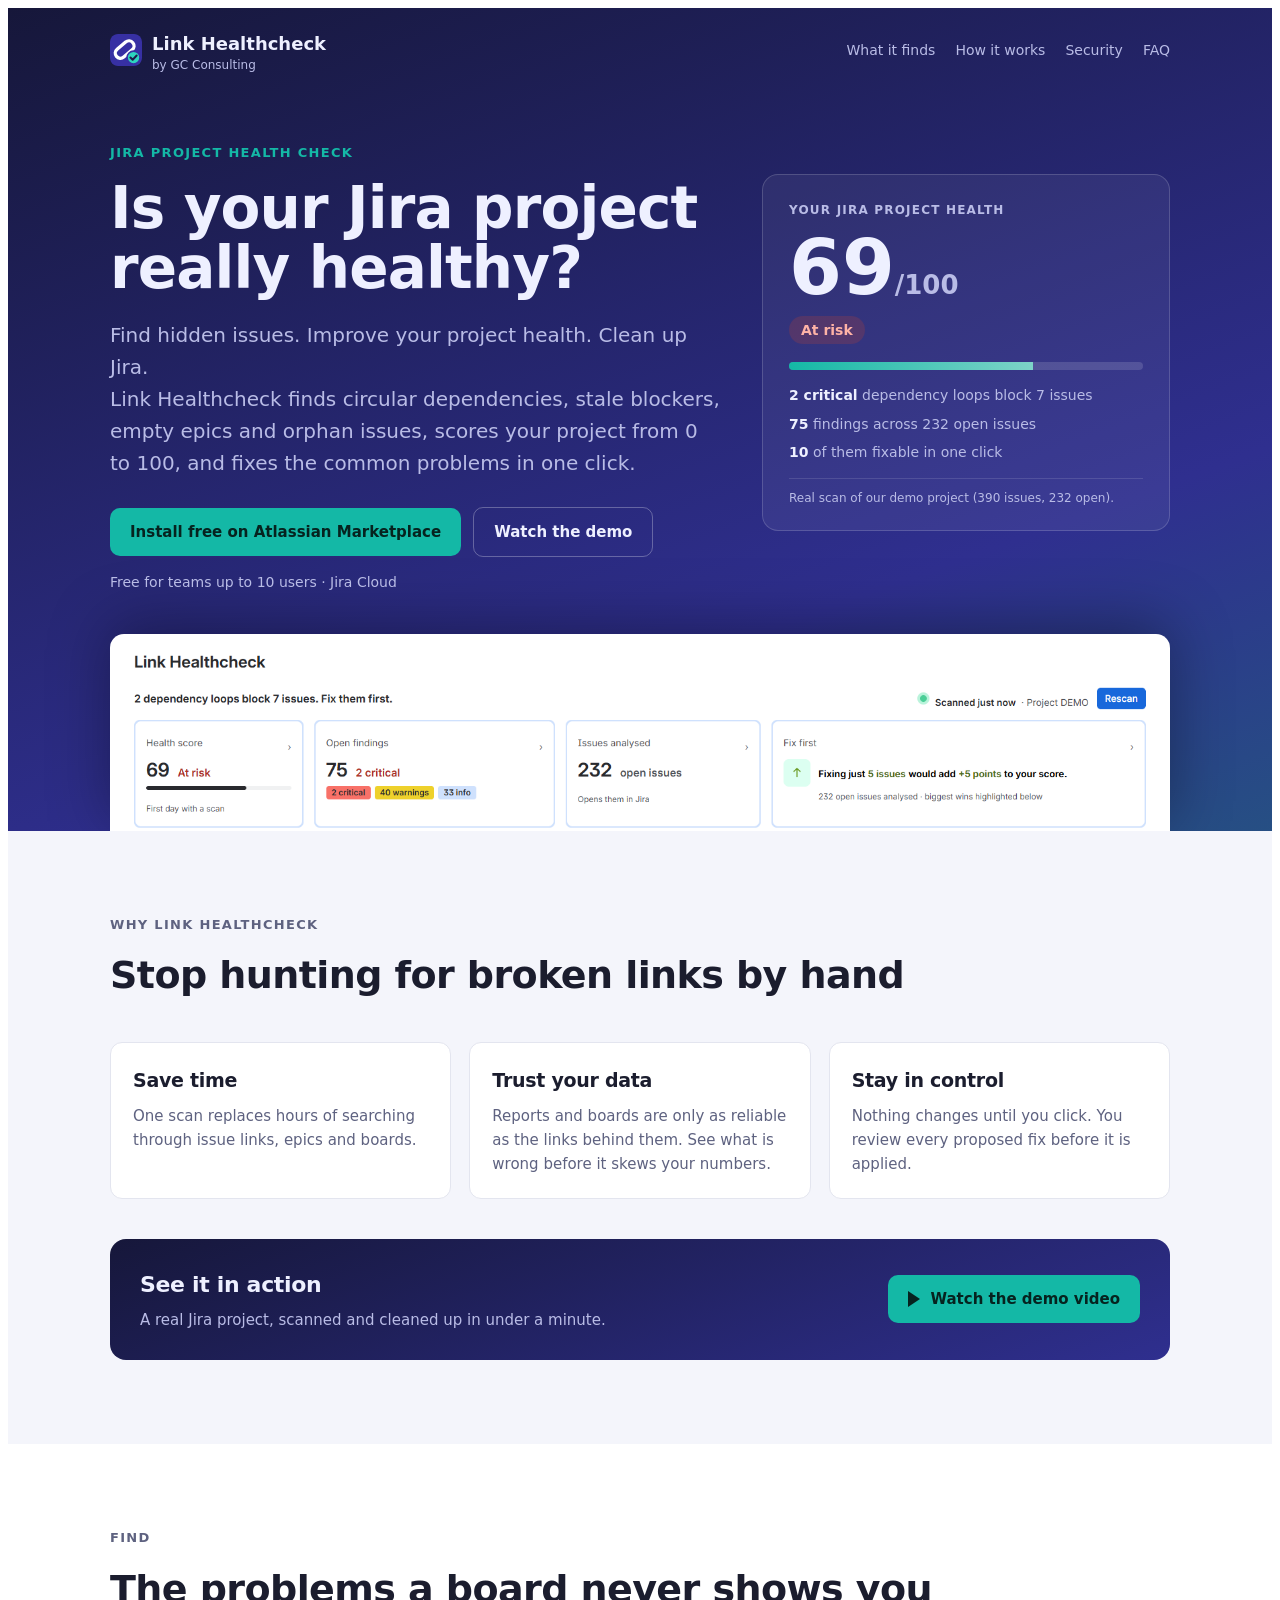
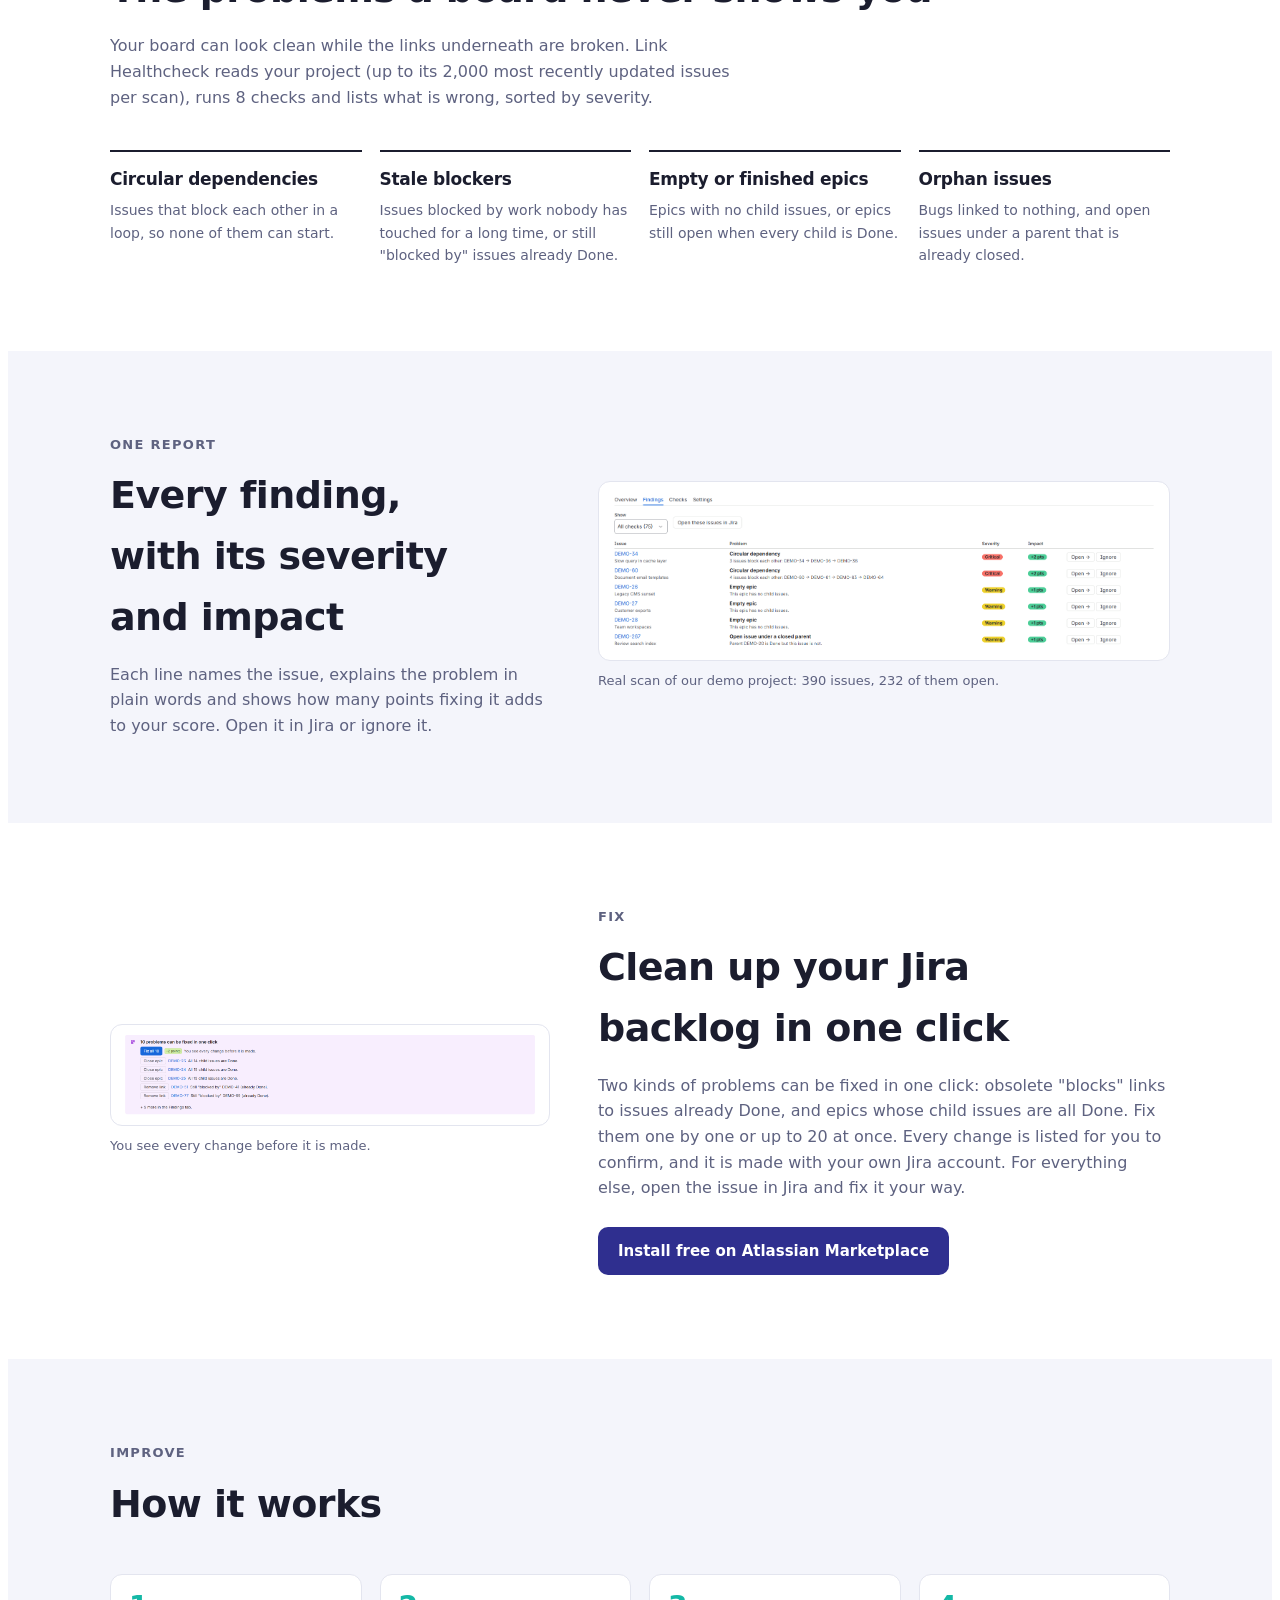
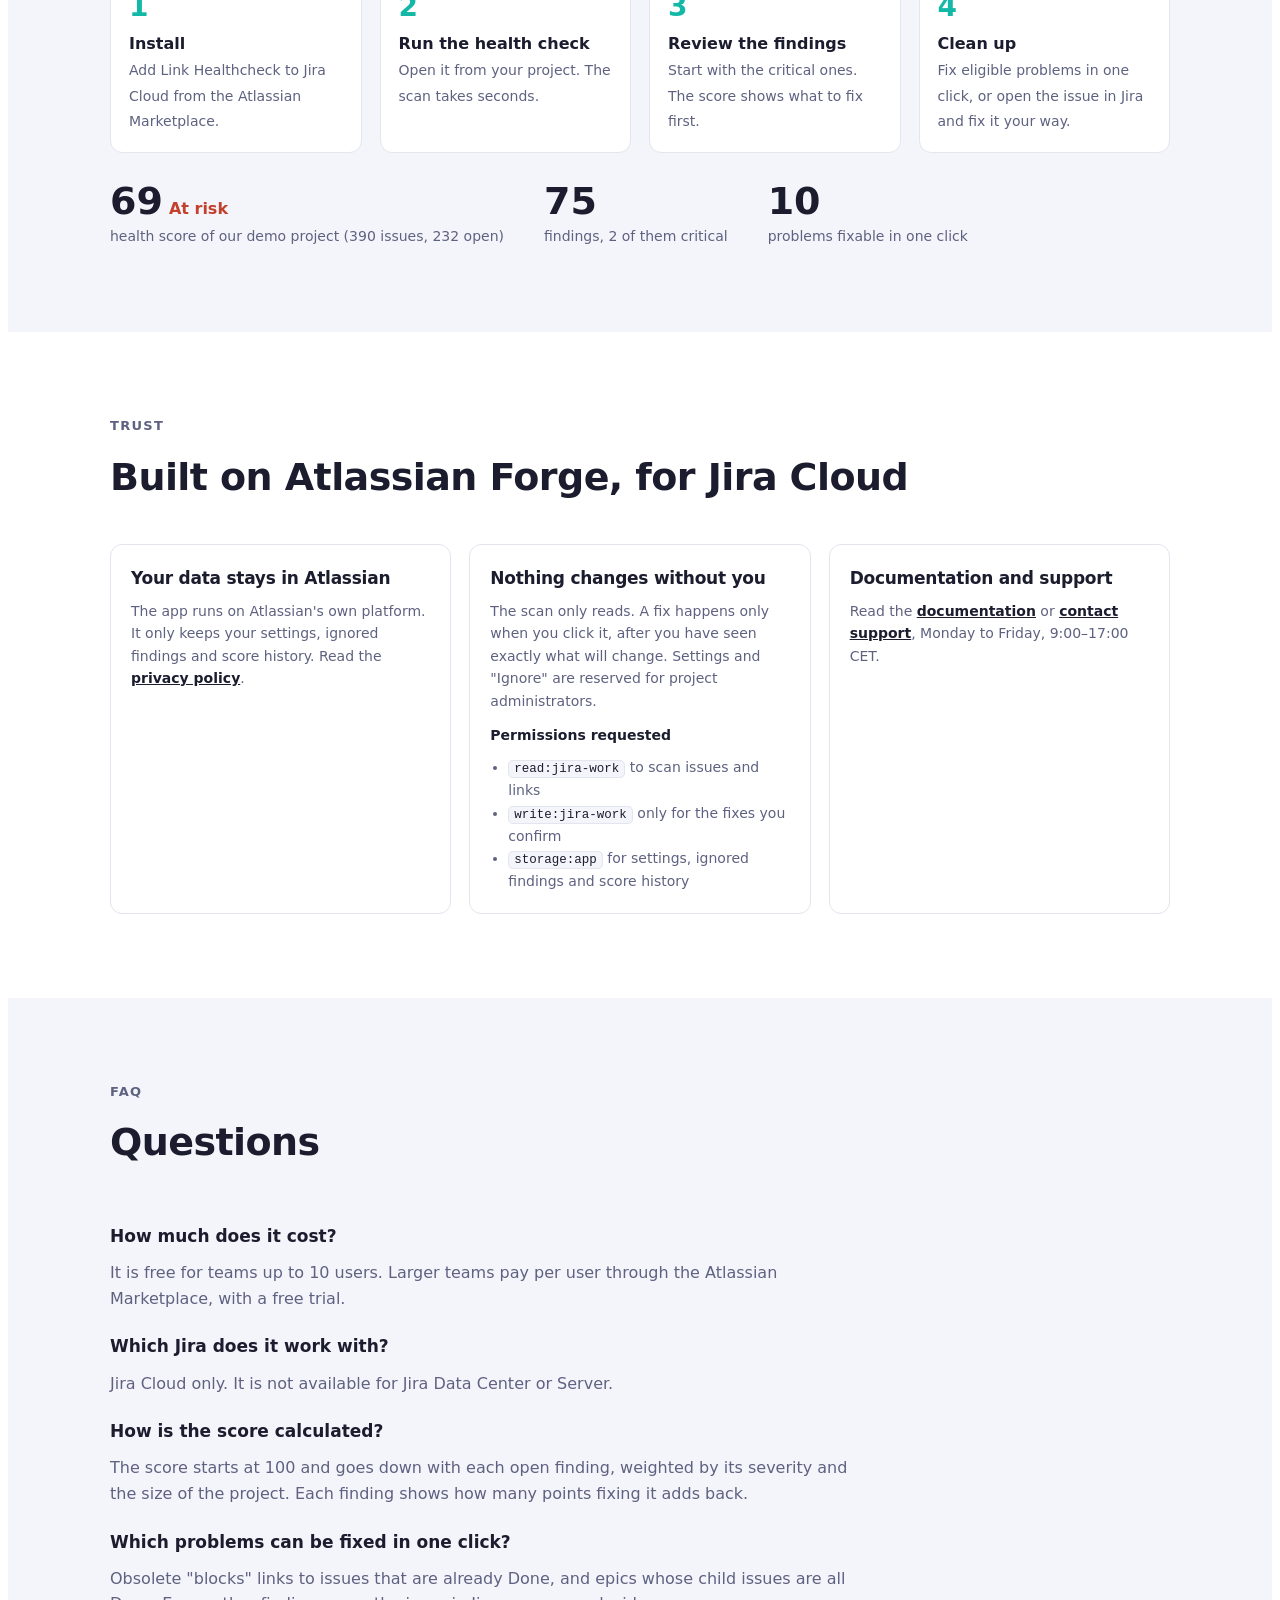
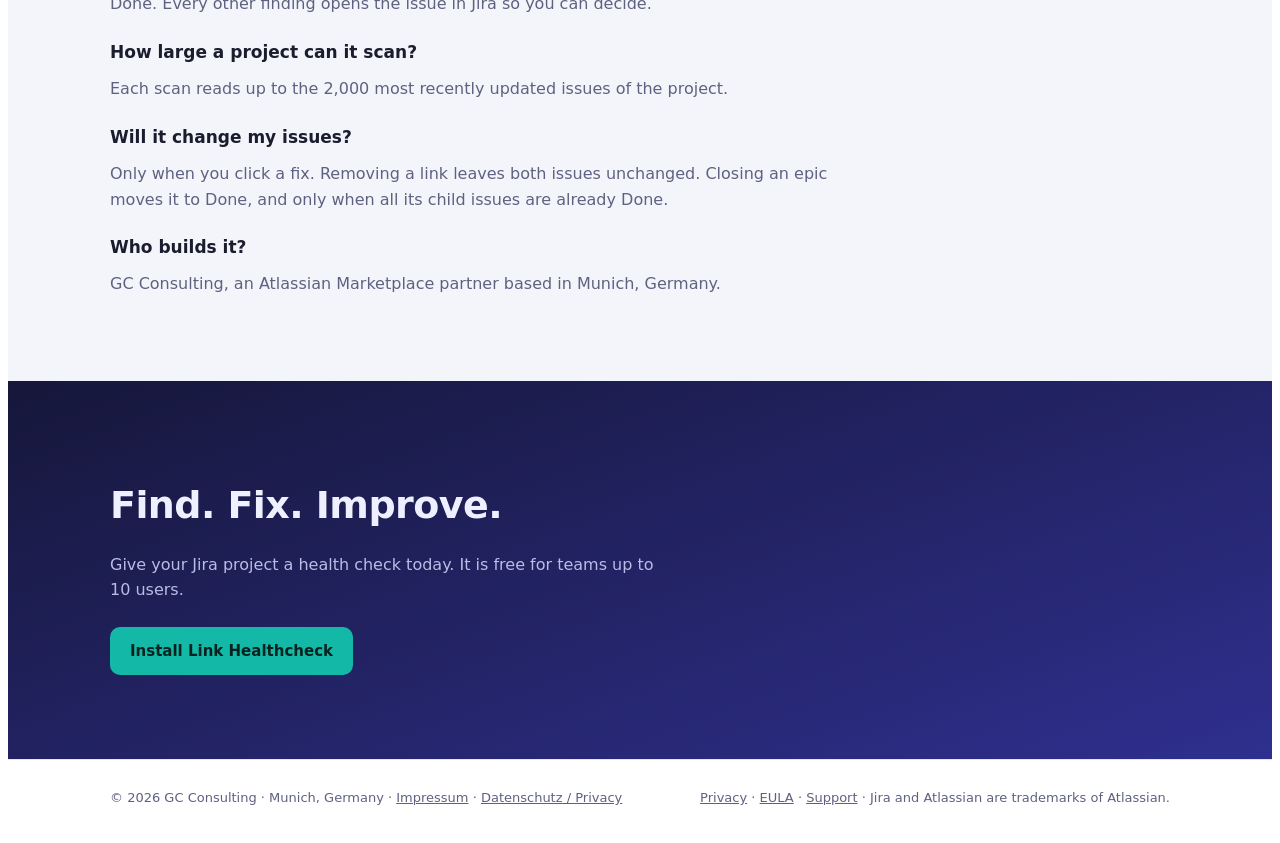
==== index.html @ 2d77cadf "Add Link Healthcheck landing page, Impressum and privacy policy Co-Authored-By: Claude Opus 5.5 <nor" ====
<!doctype html>
<html lang="en">
<head>
<meta charset="utf-8">
<meta name="viewport" content="width=device-width,initial-scale=1,viewport-fit=cover">
<title>Link Healthcheck for Jira</title>
<meta name="description" content="Jira project health check and dependency checker. Find circular dependencies, stale blockers, empty epics and orphan issues, then clean up your Jira project in one click.">
<link rel="canonical" href="https://linkhealthcheck.com/">
<meta property="og:title" content="Link Healthcheck – Jira project health check">
<meta property="og:description" content="Find circular dependencies, stale blockers, empty epics and orphan issues in Jira, then clean up in one click. Free for teams up to 10 users.">
<meta property="og:url" content="https://linkhealthcheck.com/">
<meta property="og:image" content="https://linkhealthcheck.com/img/overview.png">
<link rel="icon" href="img/logo.svg" type="image/svg+xml">
<link rel="stylesheet" href="fonts.css">
<style>
/* Layout: product page — dark indigo hero with the real overview, then light sections that each show one real screen */
:root{
  --ink:#16173a; --indigo:#2f2f8f; --teal:#14b8a6; --bg:#ffffff; --soft:#f4f5fb; --line:#e3e5ef; --fg:#1b1d2e; --muted:#5e6280;
  --on-dark:#eef0ff; --on-dark-muted:#b9bce6; --crit:#c2412d;
  --display:"Manrope",ui-sans-serif,system-ui,sans-serif; --body:"Inter",ui-sans-serif,system-ui,sans-serif;
}
@media (prefers-color-scheme:dark){:root:not([data-theme="light"]){--bg:#0f1024;--soft:#16183a;--line:#2a2d55;--fg:#e9eaf8;--muted:#a3a7cf;color-scheme:dark}}
:root[data-theme="dark"]{--bg:#0f1024;--soft:#16183a;--line:#2a2d55;--fg:#e9eaf8;--muted:#a3a7cf;color-scheme:dark}
*{box-sizing:border-box}
body{background:var(--bg);color:var(--fg);font-family:var(--body);font-size:16px;line-height:1.6}
.in{max-width:1100px;margin:0 auto;padding-left:max(20px,env(safe-area-inset-left,0px));padding-right:max(20px,env(safe-area-inset-right,0px))}
h1,h2,h3{font-family:var(--display);margin:0;text-wrap:balance;letter-spacing:-.015em}
a{color:inherit}
.btn{display:inline-flex;align-items:center;gap:8px;font-weight:600;font-size:15px;text-decoration:none;border-radius:10px;padding:12px 20px}
.btn.primary{background:var(--teal);color:#06231f}
.btn.ghost{border:1px solid rgba(255,255,255,.28);color:var(--on-dark)}
.btn:focus-visible{outline:2px solid var(--teal);outline-offset:3px}
/* hero */
.hero{background:linear-gradient(160deg,var(--ink) 0%,var(--indigo) 70%,#1d6f78 130%);color:var(--on-dark)}
.hero .in{padding-block:22px 0}
nav{display:flex;justify-content:space-between;align-items:center;gap:16px}
.brand{display:flex;align-items:center;gap:10px;font-family:var(--display);font-weight:800;font-size:18px;text-decoration:none}
.brand img{width:32px;height:32px;border-radius:8px}
.brand small{font-family:var(--body);font-weight:500;font-size:12px;color:var(--on-dark-muted);display:block;line-height:1}
nav .links{display:flex;gap:20px;font-size:14px;color:var(--on-dark-muted)}
nav .links a{text-decoration:none}
.hero-copy{padding-block:72px 40px;max-width:760px}
.eyebrow{font-size:13px;font-weight:600;letter-spacing:.1em;text-transform:uppercase;color:var(--teal)}
.hero h1{font-size:clamp(34px,5.4vw,58px);font-weight:800;line-height:1.05;margin-top:14px}
.hero p.lead{font-size:clamp(17px,2vw,20px);color:var(--on-dark-muted);margin:20px 0 28px;max-width:620px}
.cta{display:flex;flex-wrap:wrap;gap:12px;align-items:center}
.cta .note{font-size:14px;color:var(--on-dark-muted)}
.shot{background:#fff;border-radius:14px 14px 0 0;padding:14px 14px 0;box-shadow:0 -10px 60px rgba(0,0,0,.35);overflow:hidden}
.shot img{display:block;width:100%;height:auto}
.shot-cap{font-size:12px;color:var(--on-dark-muted);padding:10px 2px 0}
/* sections */
section{padding-block:84px}
section.alt{background:var(--soft)}
.kicker{font-size:13px;font-weight:600;letter-spacing:.1em;text-transform:uppercase;color:var(--muted)}
h2{font-size:clamp(26px,3.4vw,38px);font-weight:800;margin-top:10px}
.sub{color:var(--muted);max-width:640px;margin:14px 0 0}
.detect{display:grid;grid-template-columns:repeat(4,minmax(0,1fr));gap:18px;margin-top:40px}
.detect div{border-top:2px solid var(--fg);padding-top:14px}
.detect h3{font-size:17px}
.detect p{margin:6px 0 0;font-size:14px;color:var(--muted)}
.split{display:grid;grid-template-columns:minmax(0,1fr) minmax(0,1.3fr);gap:48px;align-items:center}
.frame{border:1px solid var(--line);border-radius:12px;background:#fff;padding:10px;overflow:hidden}
.frame img{display:block;width:100%;height:auto;border-radius:6px}
.figure-cap{font-size:13px;color:var(--muted);margin-top:10px}
ol.steps{list-style:none;margin:40px 0 0;padding:0;display:grid;grid-template-columns:repeat(4,minmax(0,1fr));gap:18px;counter-reset:s}
ol.steps li{counter-increment:s;background:var(--bg);border:1px solid var(--line);border-radius:12px;padding:18px}
ol.steps li::before{content:counter(s);font-family:var(--display);font-weight:800;font-size:28px;color:var(--teal);display:block;line-height:1;margin-bottom:10px}
ol.steps b{font-family:var(--display);font-size:16px;display:block}
ol.steps span{font-size:14px;color:var(--muted)}
.numbers{display:flex;flex-wrap:wrap;gap:40px;margin-top:28px}
.numbers div b{display:block;font-family:var(--display);font-weight:800;font-size:38px;line-height:1.1;font-variant-numeric:tabular-nums}
.numbers div b em{font-style:normal;font-size:16px;color:var(--crit);margin-left:6px}
.numbers div span{font-size:14px;color:var(--muted)}
.trust{display:grid;grid-template-columns:repeat(3,minmax(0,1fr));gap:18px;margin-top:36px}
.trust div{border:1px solid var(--line);border-radius:12px;padding:20px}
.trust h3{font-size:17px}
.trust p{margin:8px 0 0;font-size:14px;color:var(--muted)}
.trust a{color:var(--fg);font-weight:600}
dl.faq{margin:32px 0 0;display:grid;gap:4px;max-width:760px}
dl.faq dt{font-family:var(--display);font-weight:700;font-size:17px;margin-top:18px}
dl.faq dd{margin:6px 0 0;color:var(--muted)}
.final{background:linear-gradient(160deg,var(--ink),var(--indigo));color:var(--on-dark);text-align:left}
.final h2{color:var(--on-dark)}
.final p{color:var(--on-dark-muted);max-width:560px}
footer{padding-block:28px;font-size:13px;color:var(--muted);border-top:1px solid var(--line)}
footer .in{display:flex;flex-wrap:wrap;justify-content:space-between;gap:12px}
footer a{color:var(--muted)}
.hero-grid{display:grid;grid-template-columns:minmax(0,1.5fr) minmax(0,1fr);gap:40px;align-items:center}
.scorecard{background:rgba(255,255,255,.06);border:1px solid rgba(255,255,255,.16);border-radius:16px;padding:26px 26px 22px}
.scorecard .lbl{font-size:12px;letter-spacing:.1em;text-transform:uppercase;color:var(--on-dark-muted);font-weight:600}
.scorecard .big{font-family:var(--display);font-weight:800;font-size:76px;line-height:1;margin-top:10px;font-variant-numeric:tabular-nums}
.scorecard .big small{font-size:26px;color:var(--on-dark-muted);font-weight:700}
.scorecard .risk{display:inline-block;margin-top:10px;font-weight:700;color:#ffb3a6;background:rgba(194,65,45,.22);border-radius:999px;padding:3px 12px;font-size:14px}
.bar{height:8px;border-radius:99px;background:rgba(255,255,255,.14);margin:18px 0 14px;overflow:hidden}
.bar i{display:block;height:100%;width:69%;background:linear-gradient(90deg,var(--teal),#7dd3c8)}
.scorecard ul{list-style:none;margin:0;padding:0;display:grid;gap:6px;font-size:14px;color:var(--on-dark-muted)}
.scorecard ul b{color:var(--on-dark)}
.scorecard .demo{font-size:12px;color:var(--on-dark-muted);margin-top:14px;border-top:1px solid rgba(255,255,255,.12);padding-top:10px}
.why{display:grid;grid-template-columns:repeat(3,minmax(0,1fr));gap:18px;margin-top:36px}
.why div{background:var(--bg);border:1px solid var(--line);border-radius:12px;padding:22px}
.why h3{font-size:19px}
.why p{margin:8px 0 0;color:var(--muted);font-size:15px}
.video{display:flex;flex-wrap:wrap;align-items:center;gap:24px;justify-content:space-between;background:linear-gradient(160deg,var(--ink),var(--indigo));color:var(--on-dark);border-radius:16px;padding:28px 30px;margin-top:40px}
.video h3{font-size:22px;color:var(--on-dark)}
.video p{margin:6px 0 0;color:var(--on-dark-muted);font-size:15px;max-width:520px}
.play{display:inline-flex;align-items:center;gap:10px}
.play::before{content:"";width:0;height:0;border-left:12px solid currentColor;border-top:8px solid transparent;border-bottom:8px solid transparent}
.inline-cta{margin-top:26px;display:flex;flex-wrap:wrap;gap:12px;align-items:center}
.btn.solid{background:var(--indigo);color:#fff}
.perm{margin:10px 0 0;padding-left:18px;font-size:14px;color:var(--muted)}
.perm code{font-size:12.5px;background:var(--soft);border:1px solid var(--line);border-radius:5px;padding:1px 5px;color:var(--fg)}
@media (max-width:900px){.hero-grid{grid-template-columns:1fr}.why{grid-template-columns:1fr}}
@media (max-width:900px){.detect,ol.steps{grid-template-columns:repeat(2,minmax(0,1fr))}.split{grid-template-columns:1fr;gap:28px}.trust{grid-template-columns:1fr}nav .links{display:none}}
@media (max-width:520px){.detect,ol.steps{grid-template-columns:1fr}section{padding-block:60px}.hero-copy{padding-block:48px 32px}}
</style>
</head>
<body>
<header class="hero">
  <div class="in">
    <nav>
      <a class="brand" href="#top"><img src="img/logo.svg" alt=""><span>Link Healthcheck<small>by GC Consulting</small></span></a>
      <div class="links"><a href="#detect">What it finds</a><a href="#how">How it works</a><a href="#trust">Security</a><a href="#faq">FAQ</a></div>
    </nav>
    <div class="hero-grid">
    <div class="hero-copy" id="top">
      <div class="eyebrow">Jira project health check</div>
      <h1>Is your Jira project really healthy?</h1>
      <p class="lead">Find hidden issues. Improve your project health. Clean up Jira.<br>Link Healthcheck finds circular dependencies, stale blockers, empty epics and orphan issues, scores your project from 0 to 100, and fixes the common problems in one click.</p>
      <div class="cta">
        <a class="btn primary" href="https://marketplace.atlassian.com/apps/2175195773/link-healthcheck">Install free on Atlassian Marketplace</a>
        <a class="btn ghost" href="#demo">Watch the demo</a>
      </div>
      <p class="note" style="margin:14px 0 0;font-size:14px;color:var(--on-dark-muted)">Free for teams up to 10 users · Jira Cloud</p>
    </div>
    <aside class="scorecard" aria-label="Example health score">
      <div class="lbl">Your Jira project health</div>
      <div class="big">69<small>/100</small></div>
      <span class="risk">At risk</span>
      <div class="bar"><i></i></div>
      <ul><li><b>2 critical</b> dependency loops block 7 issues</li><li><b>75</b> findings across 232 open issues</li><li><b>10</b> of them fixable in one click</li></ul>
      <div class="demo">Real scan of our demo project (390 issues, 232 open).</div>
    </aside>
    </div>
    <div class="shot">
      <img src="img/overview.png" alt="Link Healthcheck overview: health score 69 At risk, 75 open findings including 2 critical, 232 open issues analysed">
    </div>
  </div>
</header>

<section class="alt" id="why">
  <div class="in">
    <div class="kicker">Why Link Healthcheck</div>
    <h2>Stop hunting for broken links by hand</h2>
    <div class="why">
      <div><h3>Save time</h3><p>One scan replaces hours of searching through issue links, epics and boards.</p></div>
      <div><h3>Trust your data</h3><p>Reports and boards are only as reliable as the links behind them. See what is wrong before it skews your numbers.</p></div>
      <div><h3>Stay in control</h3><p>Nothing changes until you click. You review every proposed fix before it is applied.</p></div>
    </div>
    <div class="video" id="demo">
      <div><h3>See it in action</h3><p>A real Jira project, scanned and cleaned up in under a minute.</p></div>
      <a class="btn primary play" href="https://youtu.be/Sg4luxjHlpg">Watch the demo video</a>
    </div>
  </div>
</section>

<section id="detect">
  <div class="in">
    <div class="kicker">Find</div>
    <h2>The problems a board never shows you</h2>
    <p class="sub">Your board can look clean while the links underneath are broken. Link Healthcheck reads your project (up to its 2,000 most recently updated issues per scan), runs 8 checks and lists what is wrong, sorted by severity.</p>
    <div class="detect">
      <div><h3>Circular dependencies</h3><p>Issues that block each other in a loop, so none of them can start.</p></div>
      <div><h3>Stale blockers</h3><p>Issues blocked by work nobody has touched for a long time, or still "blocked by" issues already Done.</p></div>
      <div><h3>Empty or finished epics</h3><p>Epics with no child issues, or epics still open when every child is Done.</p></div>
      <div><h3>Orphan issues</h3><p>Bugs linked to nothing, and open issues under a parent that is already closed.</p></div>
    </div>
  </div>
</section>

<section class="alt">
  <div class="in split">
    <div>
      <div class="kicker">One report</div>
      <h2>Every finding, with its severity and impact</h2>
      <p class="sub">Each line names the issue, explains the problem in plain words and shows how many points fixing it adds to your score. Open it in Jira or ignore it.</p>
    </div>
    <figure style="margin:0"><div class="frame"><img src="img/findings.png" alt="Findings list: two circular dependencies marked Critical, empty epics marked Warning"></div><figcaption class="figure-cap">Real scan of our demo project: 390 issues, 232 of them open.</figcaption></figure>
  </div>
</section>

<section>
  <div class="in split">
    <figure style="margin:0"><div class="frame"><img src="img/fix.png" alt="10 problems can be fixed in one click: close finished epics and remove stale blocker links"></div><figcaption class="figure-cap">You see every change before it is made.</figcaption></figure>
    <div>
      <div class="kicker">Fix</div>
      <h2>Clean up your Jira backlog in one click</h2>
      <p class="sub">Two kinds of problems can be fixed in one click: obsolete "blocks" links to issues already Done, and epics whose child issues are all Done. Fix them one by one or up to 20 at once. Every change is listed for you to confirm, and it is made with your own Jira account. For everything else, open the issue in Jira and fix it your way.</p>
      <div class="inline-cta"><a class="btn solid" href="https://marketplace.atlassian.com/apps/2175195773/link-healthcheck">Install free on Atlassian Marketplace</a></div>
    </div>
  </div>
</section>

<section class="alt" id="how">
  <div class="in">
    <div class="kicker">Improve</div>
    <h2>How it works</h2>
    <ol class="steps">
      <li><b>Install</b><span>Add Link Healthcheck to Jira Cloud from the Atlassian Marketplace.</span></li>
      <li><b>Run the health check</b><span>Open it from your project. The scan takes seconds.</span></li>
      <li><b>Review the findings</b><span>Start with the critical ones. The score shows what to fix first.</span></li>
      <li><b>Clean up</b><span>Fix eligible problems in one click, or open the issue in Jira and fix it your way.</span></li>
    </ol>
    <div class="numbers" aria-label="Results on a demo project">
      <div><b>69<em>At risk</em></b><span>health score of our demo project (390 issues, 232 open)</span></div>
      <div><b>75</b><span>findings, 2 of them critical</span></div>
      <div><b>10</b><span>problems fixable in one click</span></div>
    </div>
  </div>
</section>

<section id="trust">
  <div class="in">
    <div class="kicker">Trust</div>
    <h2>Built on Atlassian Forge, for Jira Cloud</h2>
    <div class="trust">
      <div><h3>Your data stays in Atlassian</h3><p>The app runs on Atlassian's own platform. It only keeps your settings, ignored findings and score history. Read the <a href="https://energetic-marlin-708.notion.site/Link-Healthcheck-Privacy-Policy-4048e6b0ff0d802eb065d5481fcc87b6">privacy policy</a>.</p></div>
      <div><h3>Nothing changes without you</h3><p>The scan only reads. A fix happens only when you click it, after you have seen exactly what will change. Settings and "Ignore" are reserved for project administrators.</p>
        <p style="margin-top:12px"><b style="color:var(--fg)">Permissions requested</b></p>
        <ul class="perm"><li><code>read:jira-work</code> to scan issues and links</li><li><code>write:jira-work</code> only for the fixes you confirm</li><li><code>storage:app</code> for settings, ignored findings and score history</li></ul></div>
      <div><h3>Documentation and support</h3><p>Read the <a href="https://energetic-marlin-708.notion.site/Link-Healthcheck-Documentation-4048e6b0ff0d8026a5d1ea9552dfeb42">documentation</a> or <a href="https://energetic-marlin-708.notion.site/Link-Healthcheck-Support-4048e6b0ff0d80f88adcc6b110aca84a">contact support</a>, Monday to Friday, 9:00–17:00 CET.</p></div>
    </div>
  </div>
</section>

<section class="alt" id="faq">
  <div class="in">
    <div class="kicker">FAQ</div>
    <h2>Questions</h2>
    <dl class="faq">
      <dt>How much does it cost?</dt><dd>It is free for teams up to 10 users. Larger teams pay per user through the Atlassian Marketplace, with a free trial.</dd>
      <dt>Which Jira does it work with?</dt><dd>Jira Cloud only. It is not available for Jira Data Center or Server.</dd>
      <dt>How is the score calculated?</dt><dd>The score starts at 100 and goes down with each open finding, weighted by its severity and the size of the project. Each finding shows how many points fixing it adds back.</dd>
      <dt>Which problems can be fixed in one click?</dt><dd>Obsolete "blocks" links to issues that are already Done, and epics whose child issues are all Done. Every other finding opens the issue in Jira so you can decide.</dd>
      <dt>How large a project can it scan?</dt><dd>Each scan reads up to the 2,000 most recently updated issues of the project.</dd>
      <dt>Will it change my issues?</dt><dd>Only when you click a fix. Removing a link leaves both issues unchanged. Closing an epic moves it to Done, and only when all its child issues are already Done.</dd>
      <dt>Who builds it?</dt><dd>GC Consulting, an Atlassian Marketplace partner based in Munich, Germany.</dd>
    </dl>
  </div>
</section>

<section class="final">
  <div class="in">
    <h2>Find. Fix. Improve.</h2>
    <p>Give your Jira project a health check today. It is free for teams up to 10 users.</p>
    <div class="cta" style="margin-top:24px"><a class="btn primary" href="https://marketplace.atlassian.com/apps/2175195773/link-healthcheck">Install Link Healthcheck</a></div>
  </div>
</section>

<footer>
  <div class="in">
    <span>© 2026 GC Consulting · Munich, Germany · <a href="impressum.html">Impressum</a> · <a href="privacy.html">Datenschutz / Privacy</a></span>
    <span><a href="https://energetic-marlin-708.notion.site/Link-Healthcheck-Privacy-Policy-4048e6b0ff0d802eb065d5481fcc87b6">Privacy</a> · <a href="https://energetic-marlin-708.notion.site/Link-Healthcheck-End-User-License-Agreement-4048e6b0ff0d8063a766cf9bb703ebbd">EULA</a> · <a href="https://energetic-marlin-708.notion.site/Link-Healthcheck-Support-4048e6b0ff0d80f88adcc6b110aca84a">Support</a> · Jira and Atlassian are trademarks of Atlassian.</span>
  </div>
</footer>
</body>
</html>
---- fonts.css ----
@font-face {
  font-family: 'Inter';
  font-style: normal;
  font-weight: 400;
  font-display: swap;
  src: url(fonts/Inter-UcC73FwrK3iLTeHuS_nVMrMxCp50SjIa1ZL7.woff2) format('woff2');
  unicode-range: U+0000-00FF, U+0131, U+0152-0153, U+02BB-02BC, U+02C6, U+02DA, U+02DC, U+0304, U+0308, U+0329, U+2000-206F, U+20AC, U+2122, U+2191, U+2193, U+2212, U+2215, U+FEFF, U+FFFD;
}
@font-face {
  font-family: 'Inter';
  font-style: normal;
  font-weight: 500;
  font-display: swap;
  src: url(fonts/Inter-UcC73FwrK3iLTeHuS_nVMrMxCp50SjIa1ZL7.woff2) format('woff2');
  unicode-range: U+0000-00FF, U+0131, U+0152-0153, U+02BB-02BC, U+02C6, U+02DA, U+02DC, U+0304, U+0308, U+0329, U+2000-206F, U+20AC, U+2122, U+2191, U+2193, U+2212, U+2215, U+FEFF, U+FFFD;
}
@font-face {
  font-family: 'Inter';
  font-style: normal;
  font-weight: 600;
  font-display: swap;
  src: url(fonts/Inter-UcC73FwrK3iLTeHuS_nVMrMxCp50SjIa1ZL7.woff2) format('woff2');
  unicode-range: U+0000-00FF, U+0131, U+0152-0153, U+02BB-02BC, U+02C6, U+02DA, U+02DC, U+0304, U+0308, U+0329, U+2000-206F, U+20AC, U+2122, U+2191, U+2193, U+2212, U+2215, U+FEFF, U+FFFD;
}
@font-face {
  font-family: 'Manrope';
  font-style: normal;
  font-weight: 600;
  font-display: swap;
  src: url(fonts/Manrope-xn7gYHE41ni1AdIRggexSg.woff2) format('woff2');
  unicode-range: U+0000-00FF, U+0131, U+0152-0153, U+02BB-02BC, U+02C6, U+02DA, U+02DC, U+0304, U+0308, U+0329, U+2000-206F, U+20AC, U+2122, U+2191, U+2193, U+2212, U+2215, U+FEFF, U+FFFD;
}
@font-face {
  font-family: 'Manrope';
  font-style: normal;
  font-weight: 700;
  font-display: swap;
  src: url(fonts/Manrope-xn7gYHE41ni1AdIRggexSg.woff2) format('woff2');
  unicode-range: U+0000-00FF, U+0131, U+0152-0153, U+02BB-02BC, U+02C6, U+02DA, U+02DC, U+0304, U+0308, U+0329, U+2000-206F, U+20AC, U+2122, U+2191, U+2193, U+2212, U+2215, U+FEFF, U+FFFD;
}
@font-face {
  font-family: 'Manrope';
  font-style: normal;
  font-weight: 800;
  font-display: swap;
  src: url(fonts/Manrope-xn7gYHE41ni1AdIRggexSg.woff2) format('woff2');
  unicode-range: U+0000-00FF, U+0131, U+0152-0153, U+02BB-02BC, U+02C6, U+02DA, U+02DC, U+0304, U+0308, U+0329, U+2000-206F, U+20AC, U+2122, U+2191, U+2193, U+2212, U+2215, U+FEFF, U+FFFD;
}
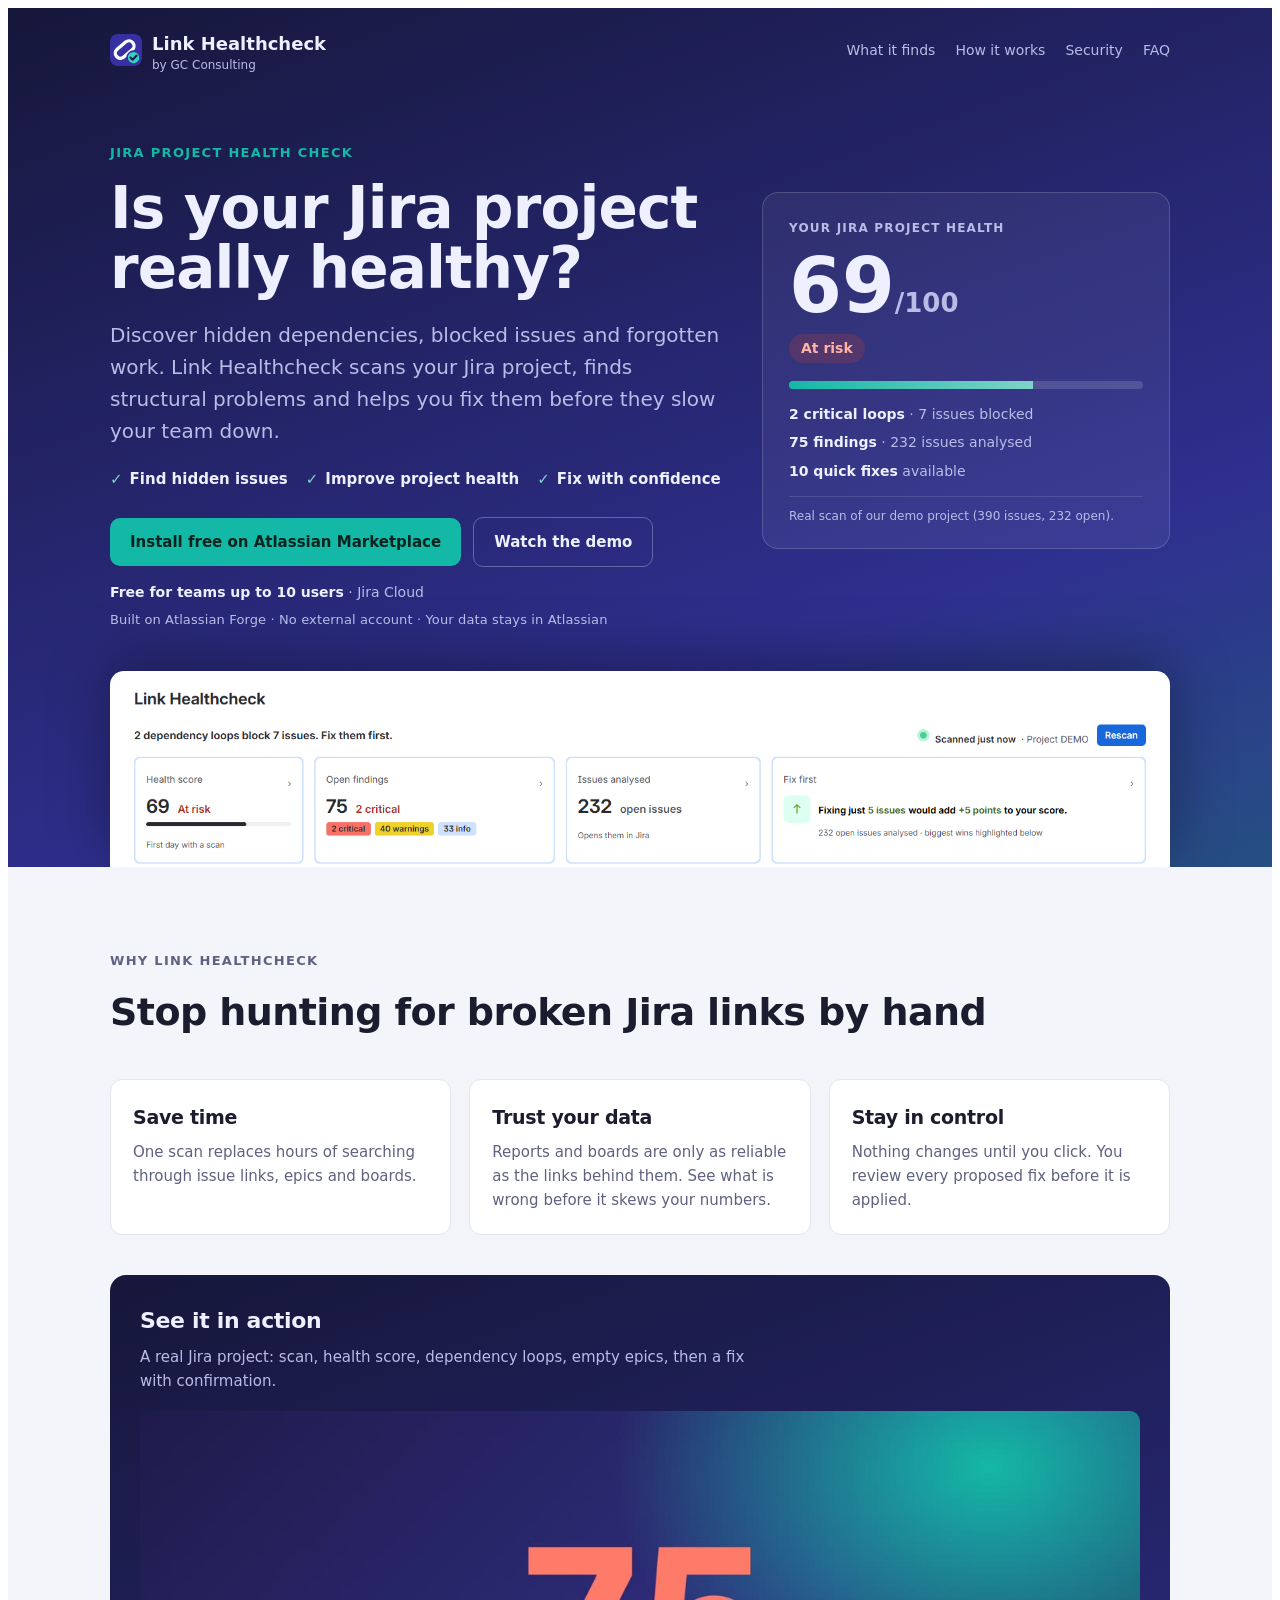
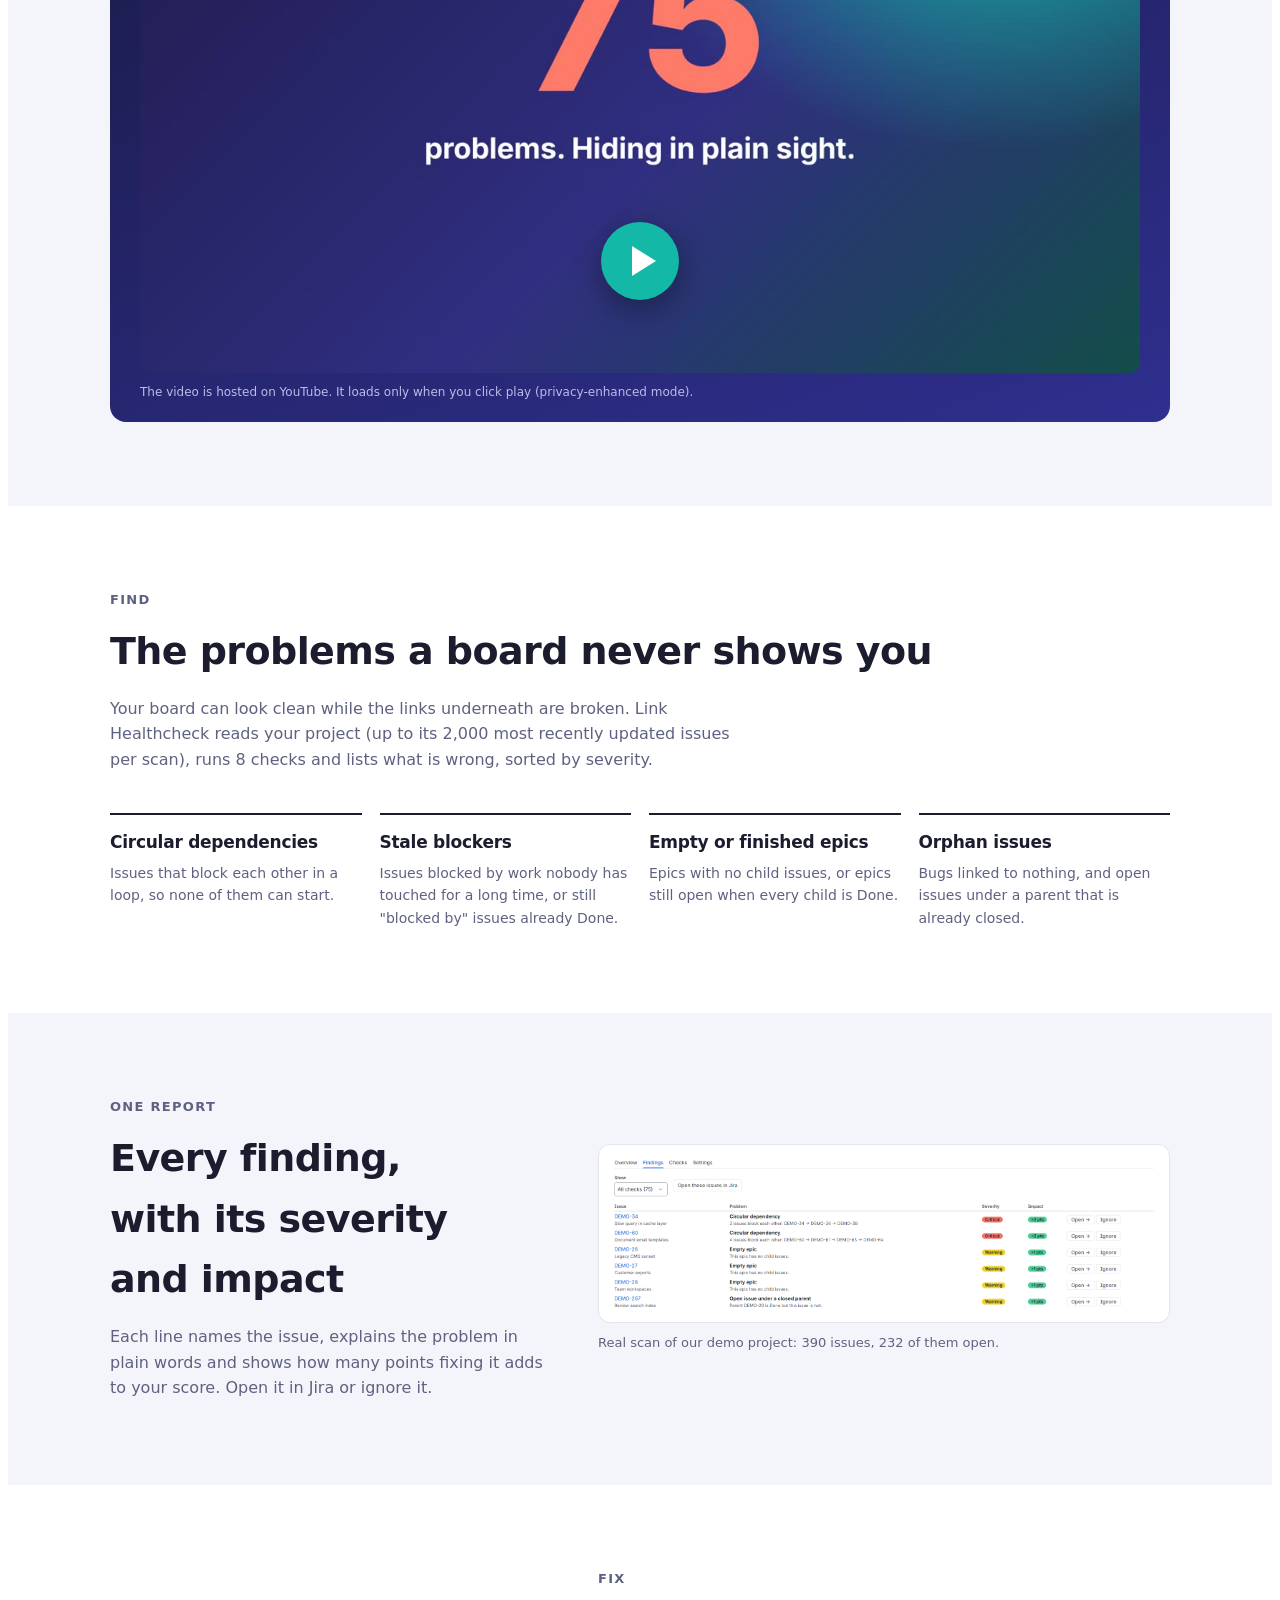
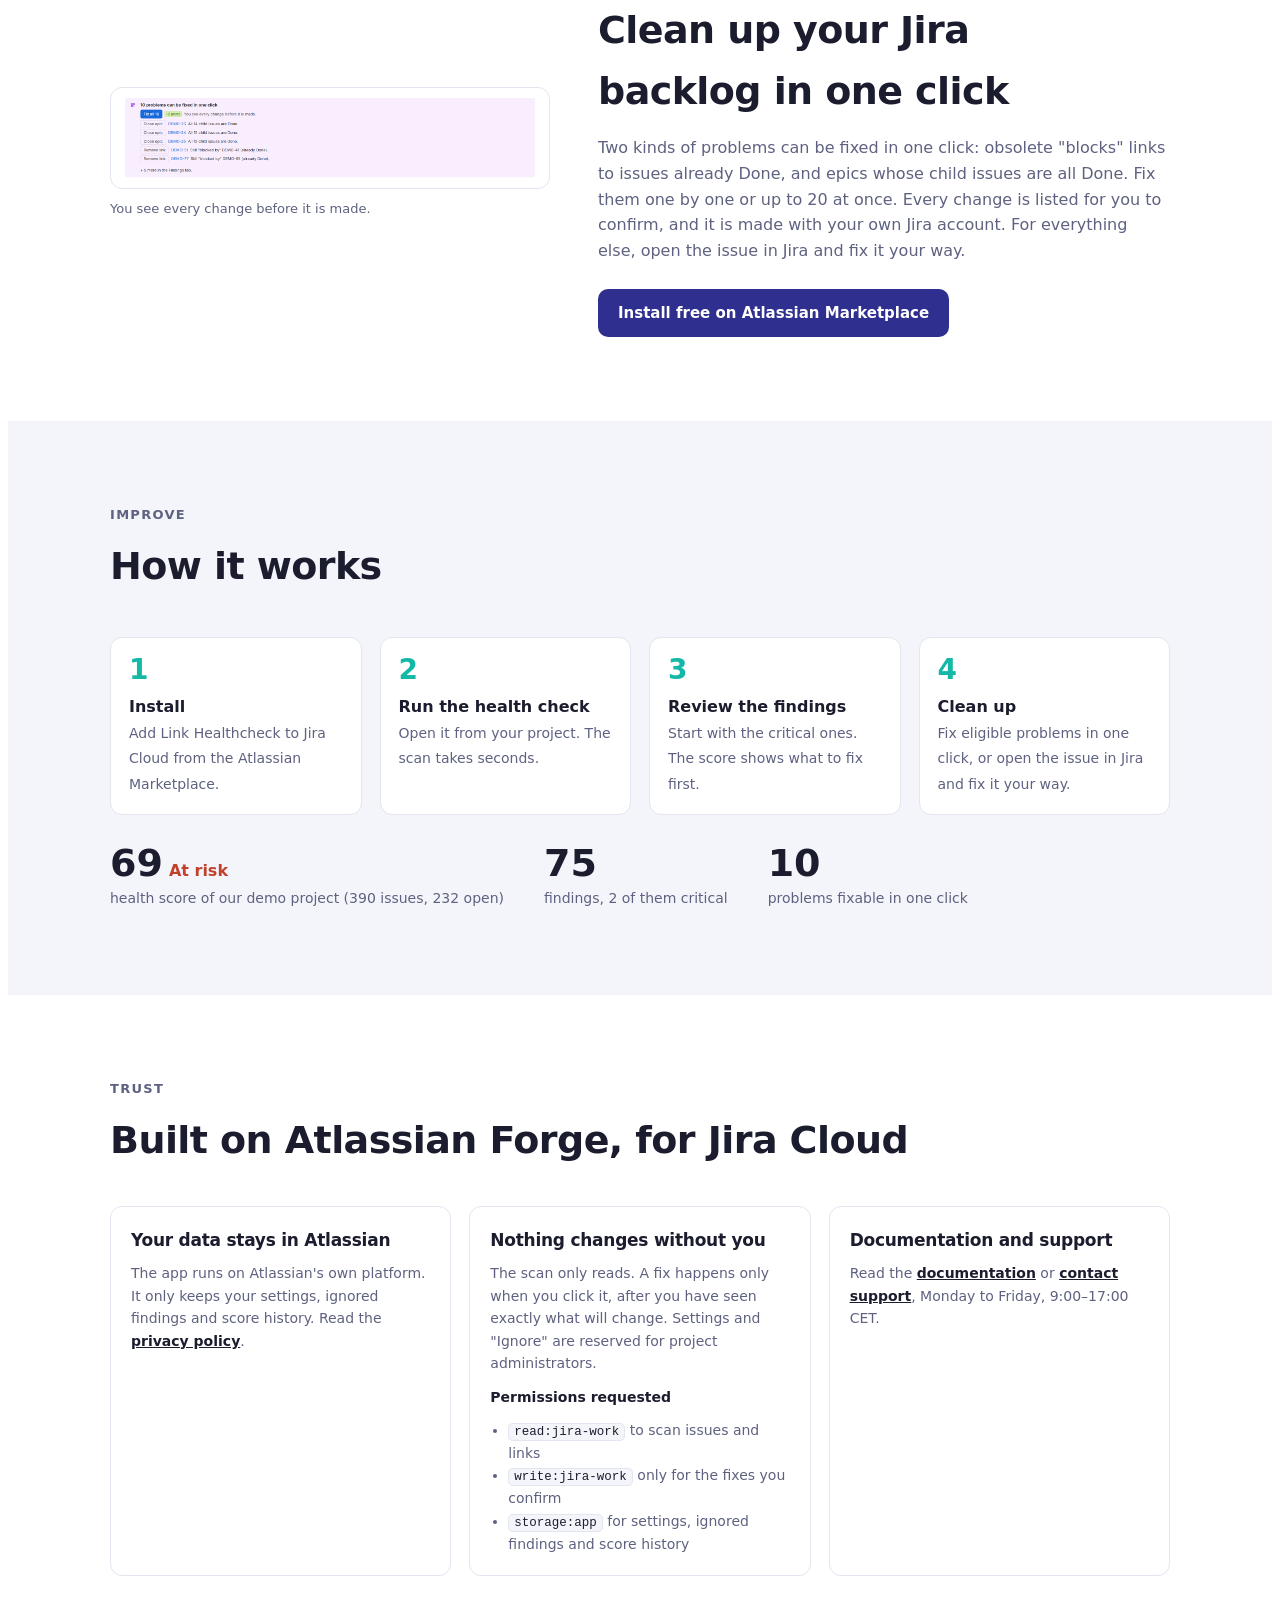
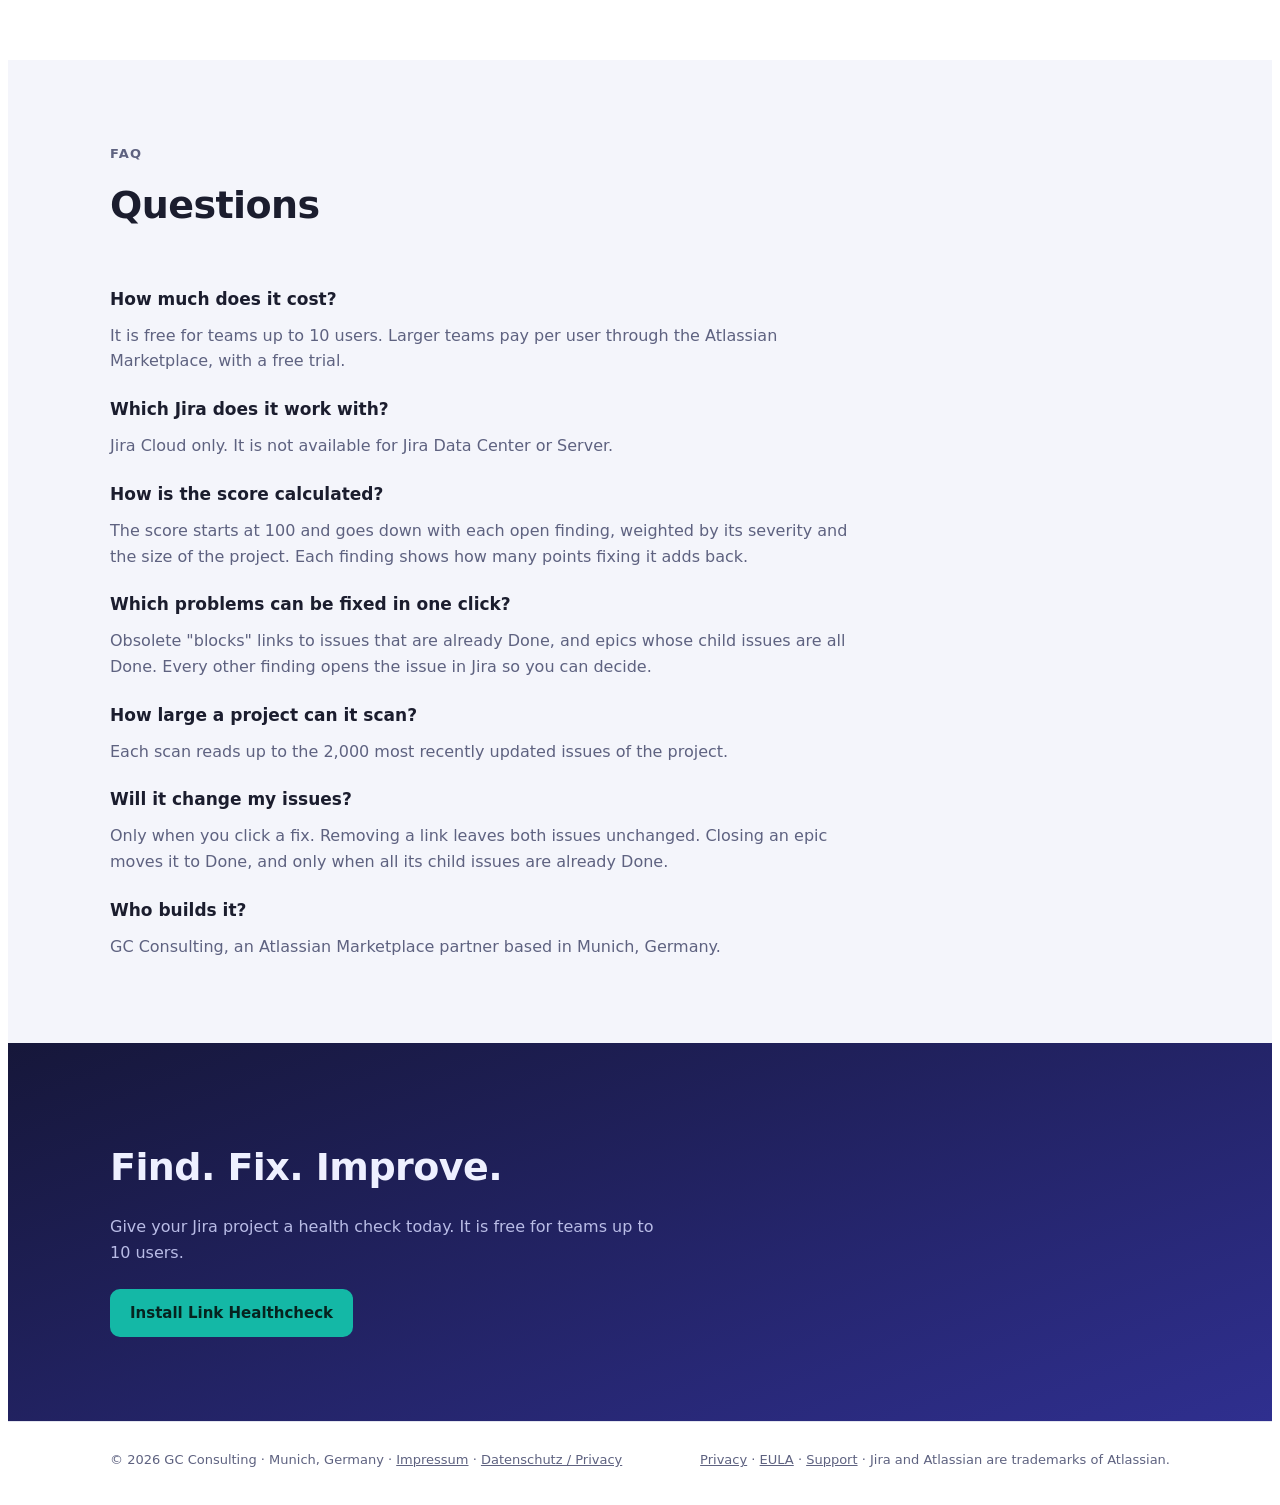
==== commit d2235baa: "Landing v3: benefit-led hero, trust line, inline click-to-load demo video, privacy note for YouTube " ====
--- a/index.html
+++ b/index.html
@@ -112,6 +112,19 @@
 @media (max-width:900px){.hero-grid{grid-template-columns:1fr}.why{grid-template-columns:1fr}}
 @media (max-width:900px){.detect,ol.steps{grid-template-columns:repeat(2,minmax(0,1fr))}.split{grid-template-columns:1fr;gap:28px}.trust{grid-template-columns:1fr}nav .links{display:none}}
 @media (max-width:520px){.detect,ol.steps{grid-template-columns:1fr}section{padding-block:60px}.hero-copy{padding-block:48px 32px}}
+.pillars{list-style:none;margin:-8px 0 26px;padding:0;display:flex;flex-wrap:wrap;gap:8px 18px;font-weight:600;font-size:15px;color:var(--on-dark)}
+.pillars li::before{content:"✓";color:#7dd3c8;margin-right:7px}
+.trustline{margin:6px 0 0;font-size:13px;color:var(--on-dark-muted);letter-spacing:.01em}
+.player{margin-top:40px;background:linear-gradient(160deg,var(--ink),var(--indigo));border-radius:16px;padding:28px 30px 20px;color:var(--on-dark)}
+.player-head h3{font-size:22px;color:var(--on-dark)}
+.player-head p{margin:6px 0 18px;color:var(--on-dark-muted);font-size:15px;max-width:640px}
+.poster{position:relative;display:block;width:100%;padding:0;border:0;border-radius:10px;overflow:hidden;cursor:pointer;background:#000;aspect-ratio:16/9}
+.poster img{width:100%;height:100%;object-fit:cover;display:block}
+.playbtn{position:absolute;left:50%;top:80%;width:78px;height:78px;margin:-39px 0 0 -39px;border-radius:50%;background:var(--teal);box-shadow:0 8px 30px rgba(0,0,0,.35)}
+.playbtn::after{content:"";position:absolute;left:31px;top:24px;border-left:24px solid #fff;border-top:15px solid transparent;border-bottom:15px solid transparent}
+.poster:hover .playbtn{transform:scale(1.06)}
+.player iframe{width:100%;aspect-ratio:16/9;border:0;border-radius:10px;display:block}
+.yt-note{margin:10px 0 0;font-size:12px;color:var(--on-dark-muted)}
 </style>
 </head>
 <body>
@@ -125,19 +138,21 @@
     <div class="hero-copy" id="top">
       <div class="eyebrow">Jira project health check</div>
       <h1>Is your Jira project really healthy?</h1>
-      <p class="lead">Find hidden issues. Improve your project health. Clean up Jira.<br>Link Healthcheck finds circular dependencies, stale blockers, empty epics and orphan issues, scores your project from 0 to 100, and fixes the common problems in one click.</p>
+      <p class="lead">Discover hidden dependencies, blocked issues and forgotten work. Link Healthcheck scans your Jira project, finds structural problems and helps you fix them before they slow your team down.</p>
+      <ul class="pillars"><li>Find hidden issues</li><li>Improve project health</li><li>Fix with confidence</li></ul>
       <div class="cta">
         <a class="btn primary" href="https://marketplace.atlassian.com/apps/2175195773/link-healthcheck">Install free on Atlassian Marketplace</a>
         <a class="btn ghost" href="#demo">Watch the demo</a>
       </div>
-      <p class="note" style="margin:14px 0 0;font-size:14px;color:var(--on-dark-muted)">Free for teams up to 10 users · Jira Cloud</p>
+      <p class="note" style="margin:14px 0 0;font-size:14px;color:var(--on-dark-muted)"><b style="color:var(--on-dark)">Free for teams up to 10 users</b> · Jira Cloud</p>
+      <p class="trustline">Built on Atlassian Forge · No external account · Your data stays in Atlassian</p>
     </div>
     <aside class="scorecard" aria-label="Example health score">
       <div class="lbl">Your Jira project health</div>
       <div class="big">69<small>/100</small></div>
       <span class="risk">At risk</span>
       <div class="bar"><i></i></div>
-      <ul><li><b>2 critical</b> dependency loops block 7 issues</li><li><b>75</b> findings across 232 open issues</li><li><b>10</b> of them fixable in one click</li></ul>
+      <ul><li><b>2 critical loops</b> · 7 issues blocked</li><li><b>75 findings</b> · 232 issues analysed</li><li><b>10 quick fixes</b> available</li></ul>
       <div class="demo">Real scan of our demo project (390 issues, 232 open).</div>
     </aside>
     </div>
@@ -150,15 +165,19 @@
 <section class="alt" id="why">
   <div class="in">
     <div class="kicker">Why Link Healthcheck</div>
-    <h2>Stop hunting for broken links by hand</h2>
+    <h2>Stop hunting for broken Jira links by hand</h2>
     <div class="why">
       <div><h3>Save time</h3><p>One scan replaces hours of searching through issue links, epics and boards.</p></div>
       <div><h3>Trust your data</h3><p>Reports and boards are only as reliable as the links behind them. See what is wrong before it skews your numbers.</p></div>
       <div><h3>Stay in control</h3><p>Nothing changes until you click. You review every proposed fix before it is applied.</p></div>
     </div>
-    <div class="video" id="demo">
-      <div><h3>See it in action</h3><p>A real Jira project, scanned and cleaned up in under a minute.</p></div>
-      <a class="btn primary play" href="https://youtu.be/Sg4luxjHlpg">Watch the demo video</a>
+    <div class="player" id="demo">
+      <div class="player-head"><h3>See it in action</h3><p>A real Jira project: scan, health score, dependency loops, empty epics, then a fix with confirmation.</p></div>
+      <button class="poster" type="button" aria-label="Play the demo video" data-yt="Sg4luxjHlpg">
+        <img src="img/video-poster.jpg" alt="Demo video: 75 problems. Hiding in plain sight.">
+        <span class="playbtn"></span>
+      </button>
+      <p class="yt-note">The video is hosted on YouTube. It loads only when you click play (privacy-enhanced mode).</p>
     </div>
   </div>
 </section>
@@ -262,5 +281,9 @@
     <span><a href="https://energetic-marlin-708.notion.site/Link-Healthcheck-Privacy-Policy-4048e6b0ff0d802eb065d5481fcc87b6">Privacy</a> · <a href="https://energetic-marlin-708.notion.site/Link-Healthcheck-End-User-License-Agreement-4048e6b0ff0d8063a766cf9bb703ebbd">EULA</a> · <a href="https://energetic-marlin-708.notion.site/Link-Healthcheck-Support-4048e6b0ff0d80f88adcc6b110aca84a">Support</a> · Jira and Atlassian are trademarks of Atlassian.</span>
   </div>
 </footer>
+<script>
+document.querySelectorAll('.poster').forEach(function(b){b.addEventListener('click',function(){var f=document.createElement('iframe');f.src='https://www.youtube-nocookie.com/embed/'+b.dataset.yt+'?autoplay=1&rel=0';f.title='Link Healthcheck demo video';f.allow='autoplay; encrypted-media; picture-in-picture';f.allowFullscreen=true;b.replaceWith(f);});});
+</script>
+
 </body>
 </html>
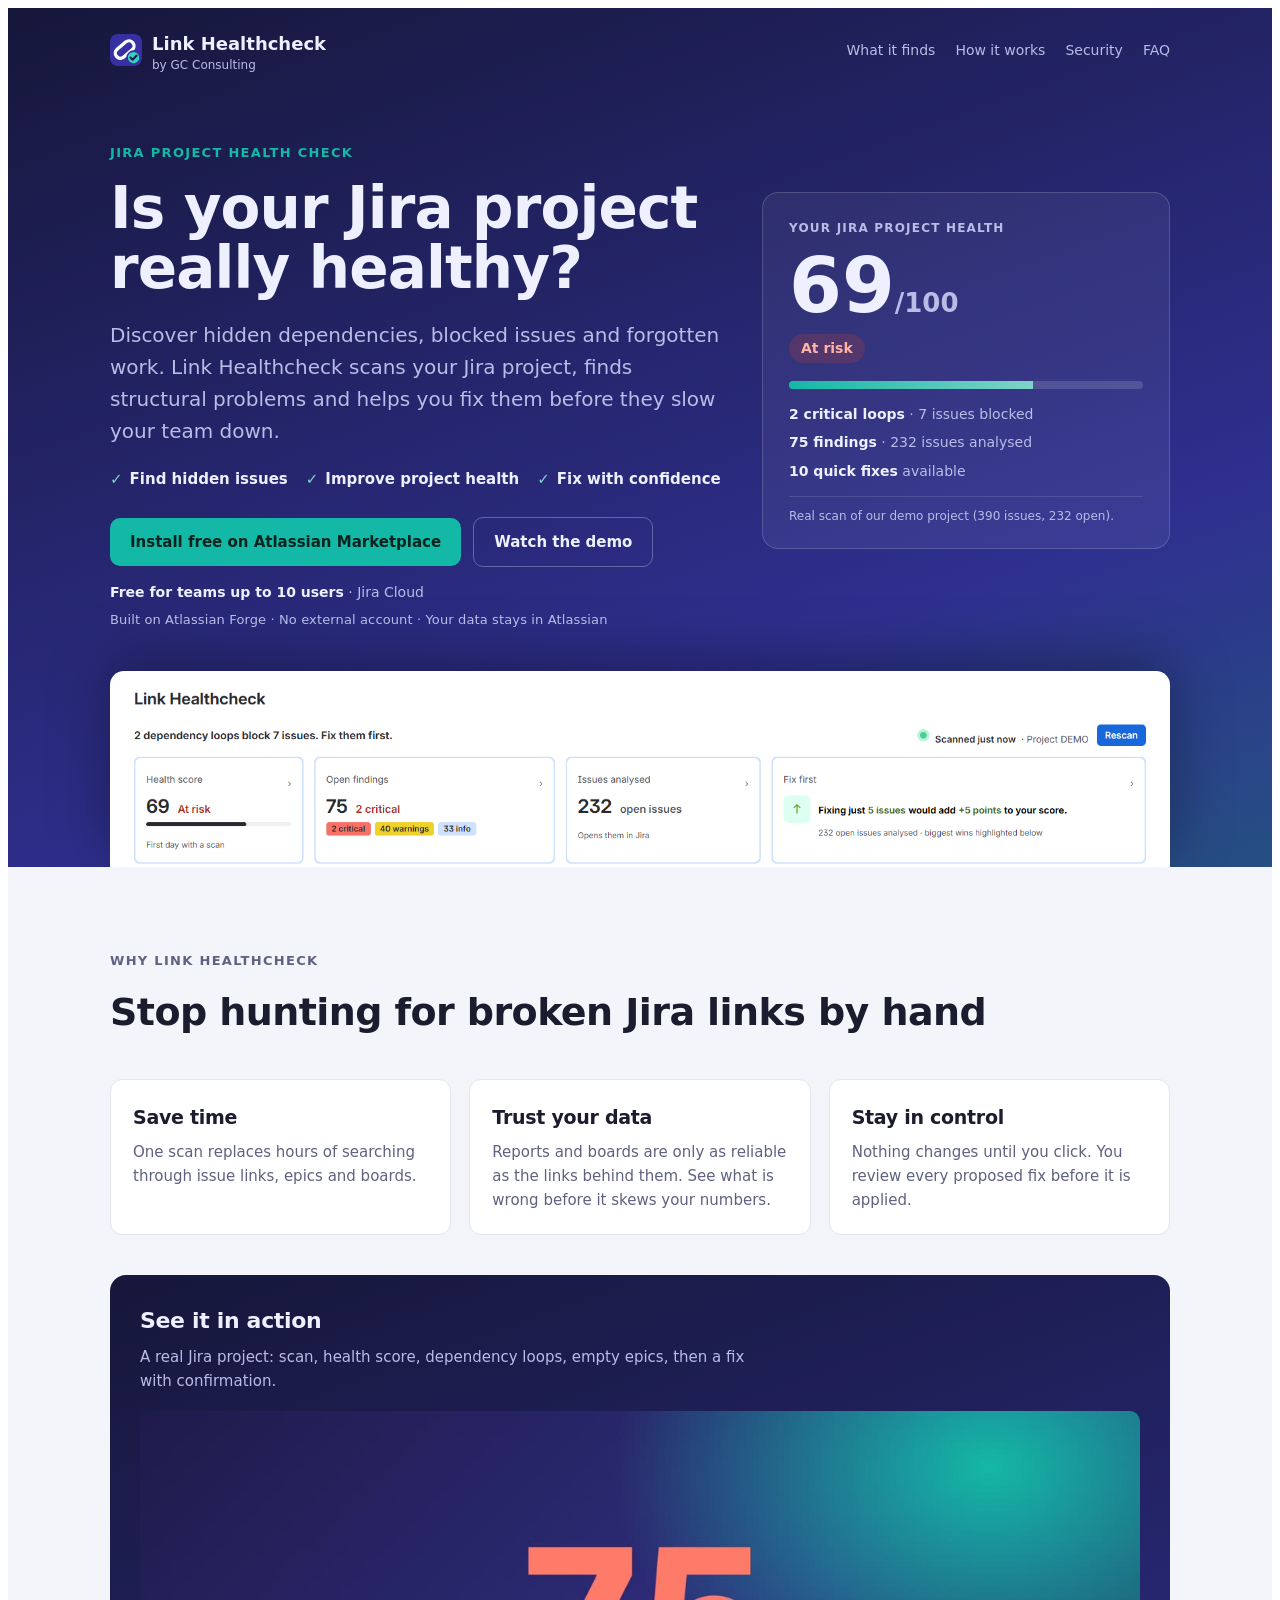
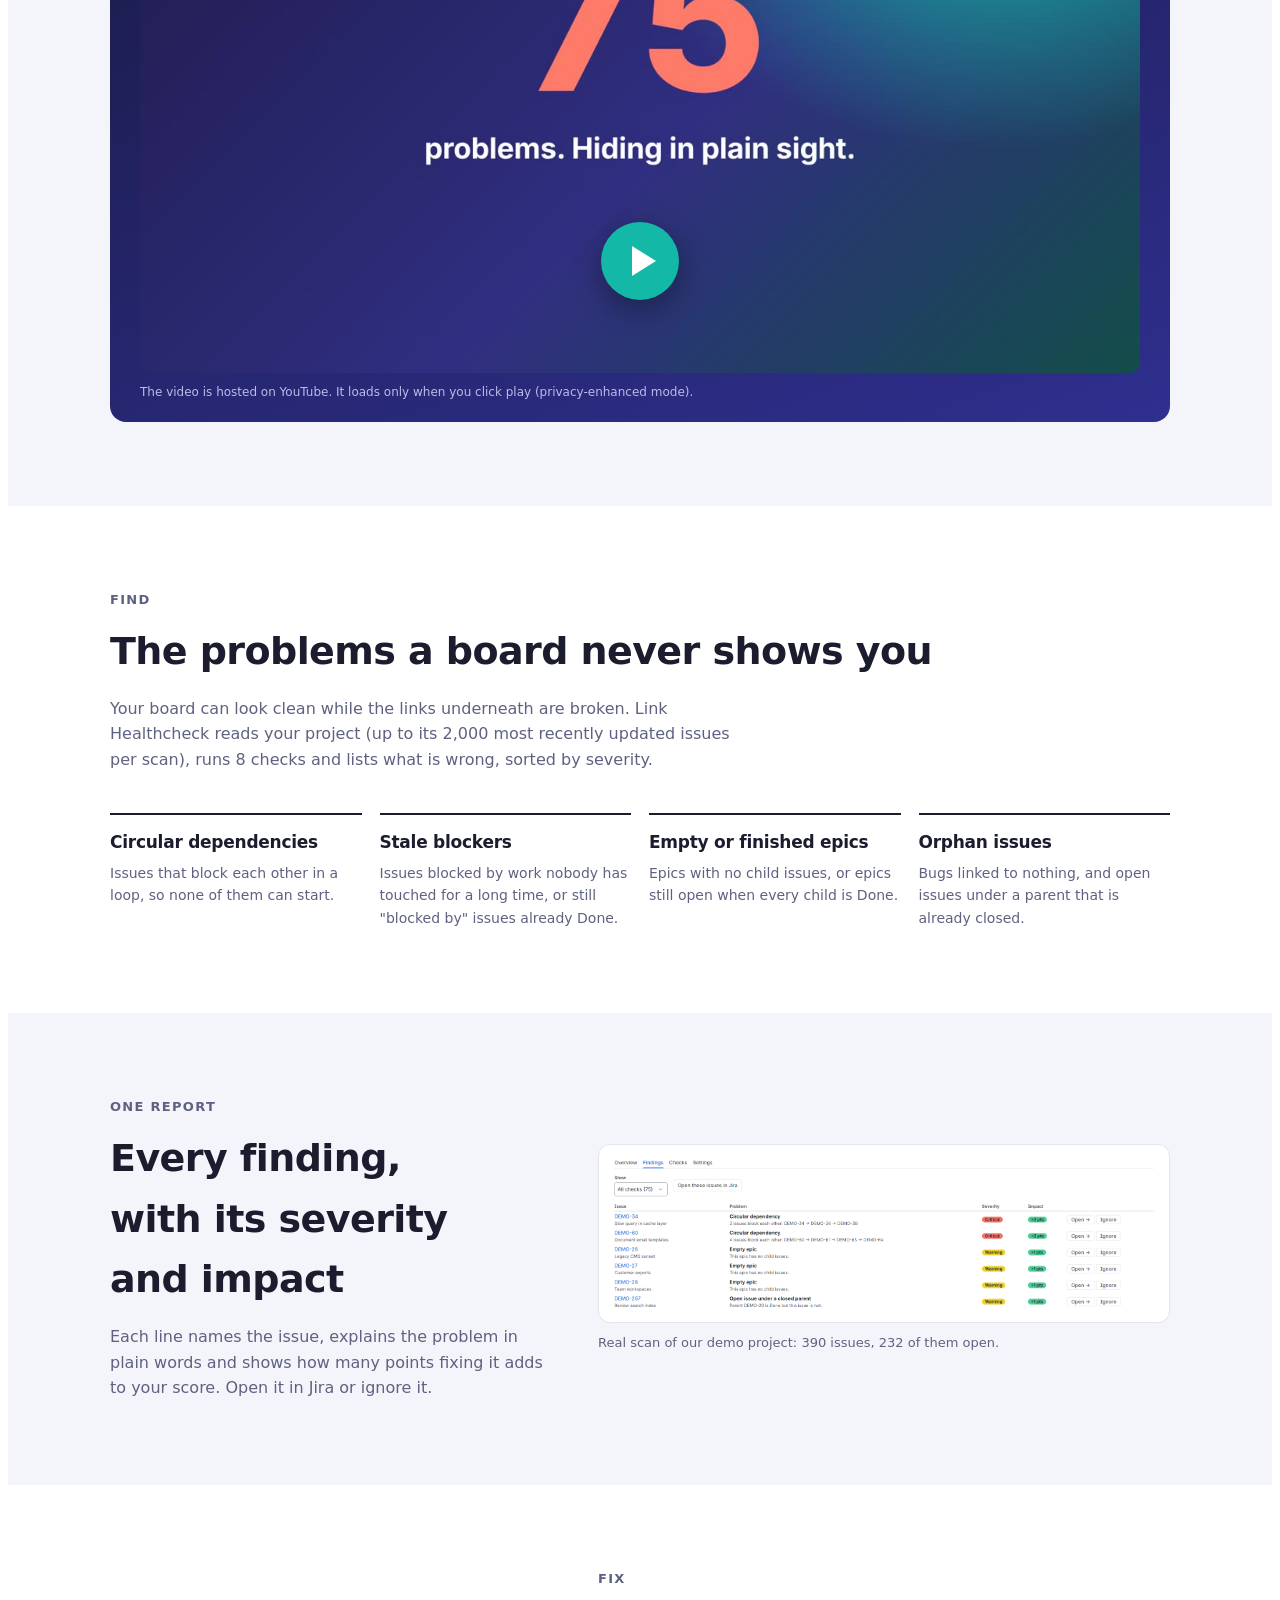
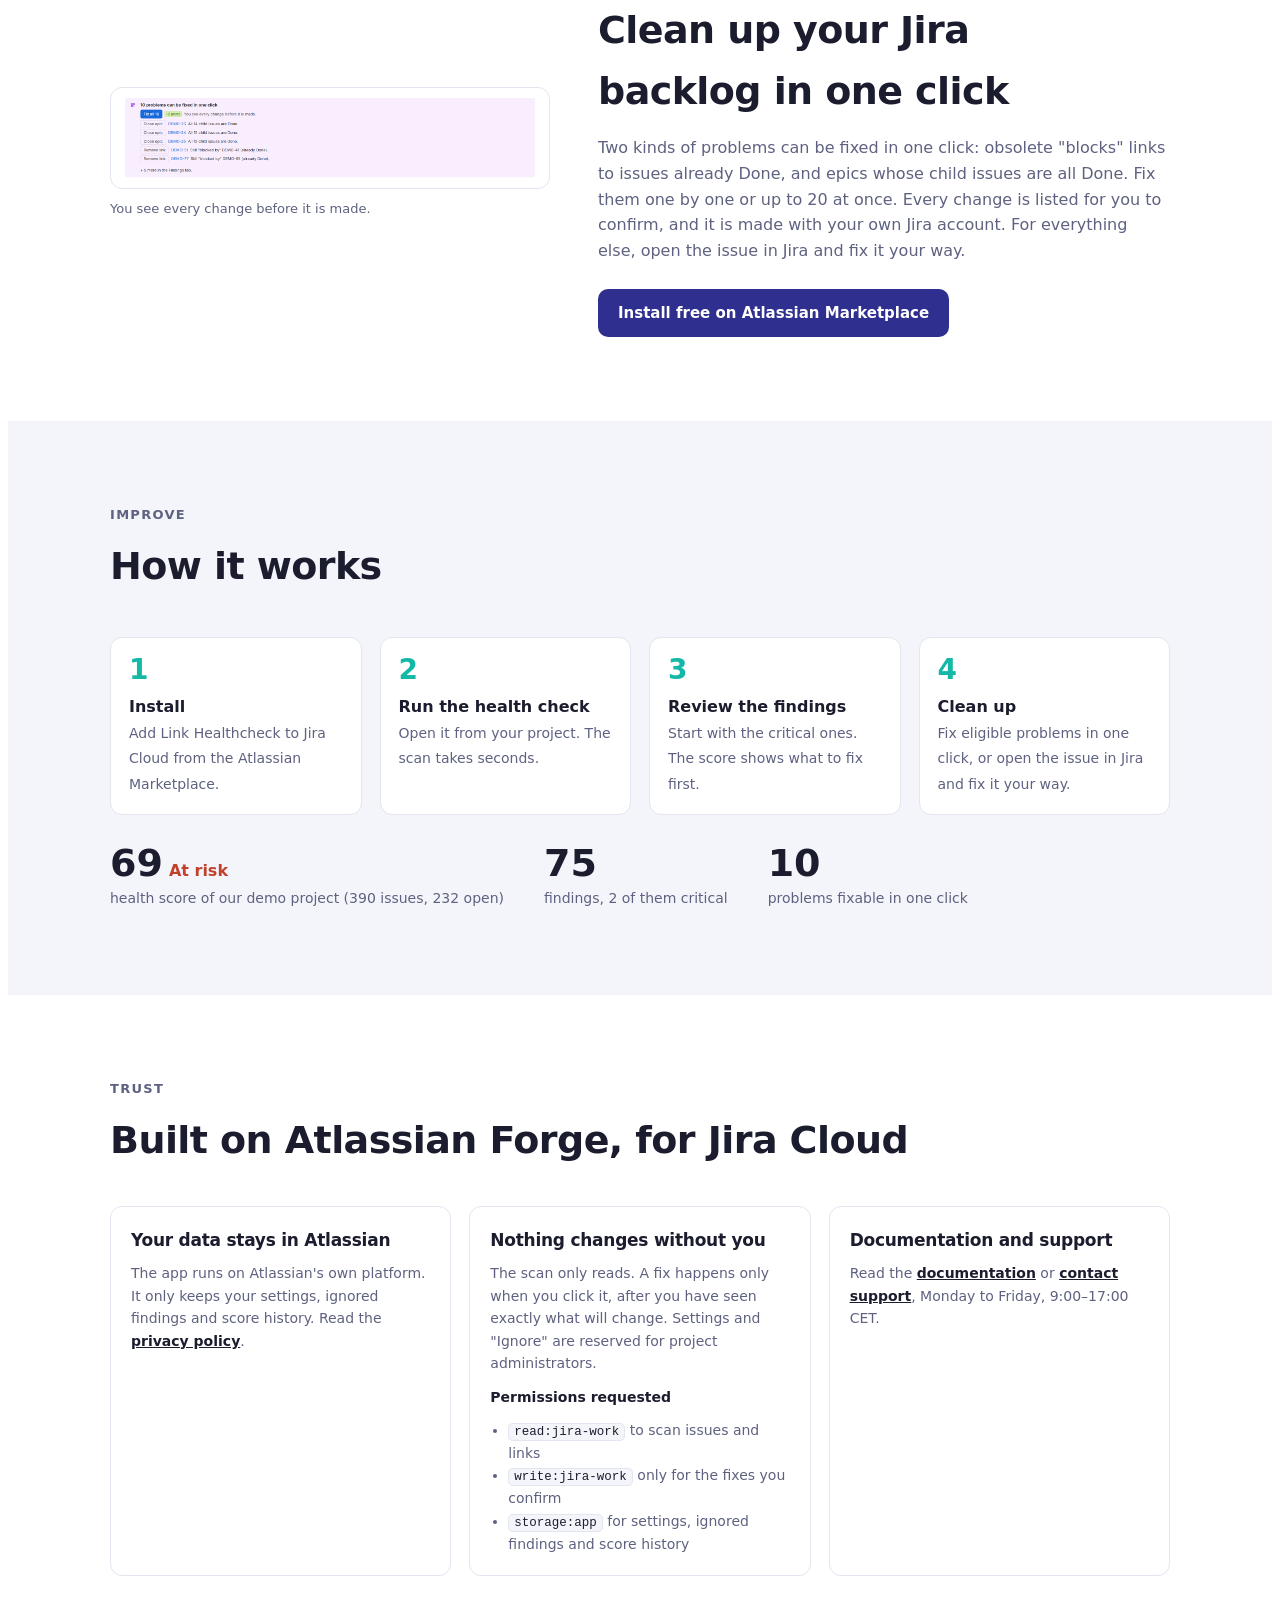
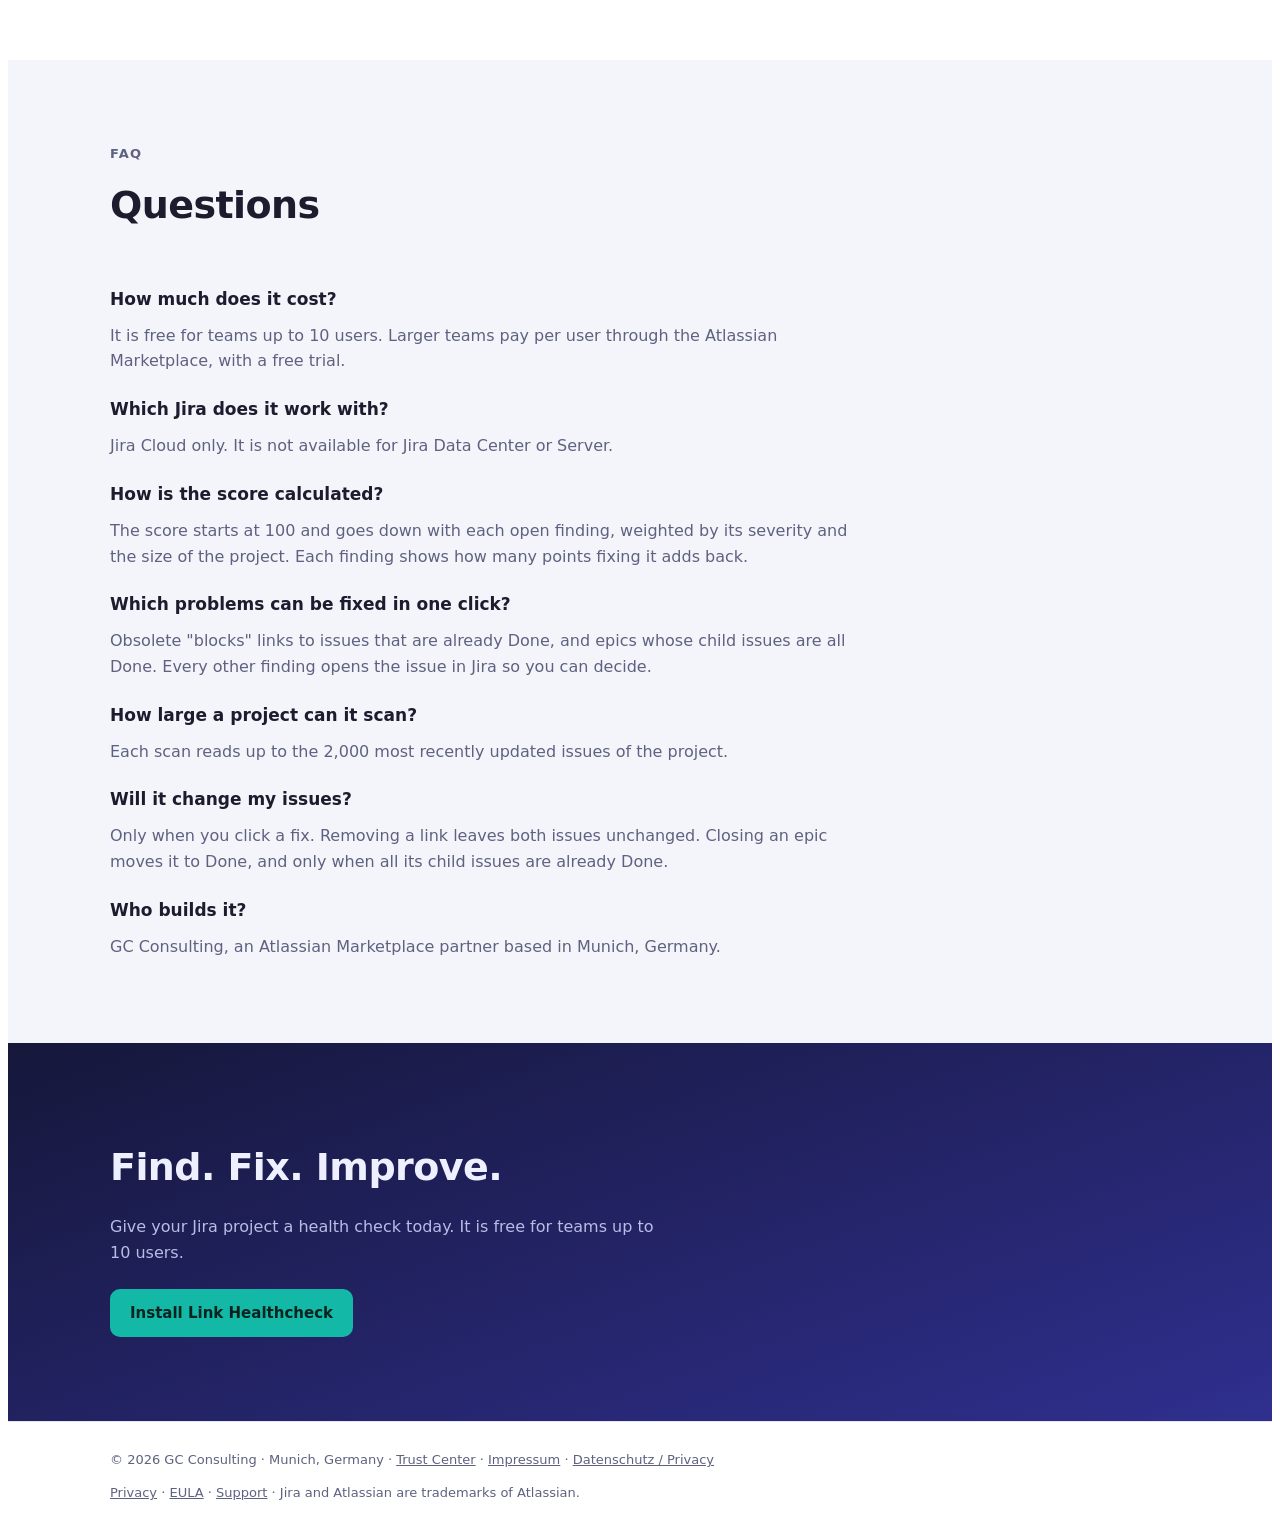
==== commit 5b972efe: "Add Trust Center page, switch contact to support@linkhealthcheck.com Co-Authored-By: Claude Opus 5.5" ====
--- a/index.html
+++ b/index.html
@@ -277,7 +277,7 @@
 
 <footer>
   <div class="in">
-    <span>© 2026 GC Consulting · Munich, Germany · <a href="impressum.html">Impressum</a> · <a href="privacy.html">Datenschutz / Privacy</a></span>
+    <span>© 2026 GC Consulting · Munich, Germany · <a href="trust.html">Trust Center</a> · <a href="impressum.html">Impressum</a> · <a href="privacy.html">Datenschutz / Privacy</a></span>
     <span><a href="https://energetic-marlin-708.notion.site/Link-Healthcheck-Privacy-Policy-4048e6b0ff0d802eb065d5481fcc87b6">Privacy</a> · <a href="https://energetic-marlin-708.notion.site/Link-Healthcheck-End-User-License-Agreement-4048e6b0ff0d8063a766cf9bb703ebbd">EULA</a> · <a href="https://energetic-marlin-708.notion.site/Link-Healthcheck-Support-4048e6b0ff0d80f88adcc6b110aca84a">Support</a> · Jira and Atlassian are trademarks of Atlassian.</span>
   </div>
 </footer>
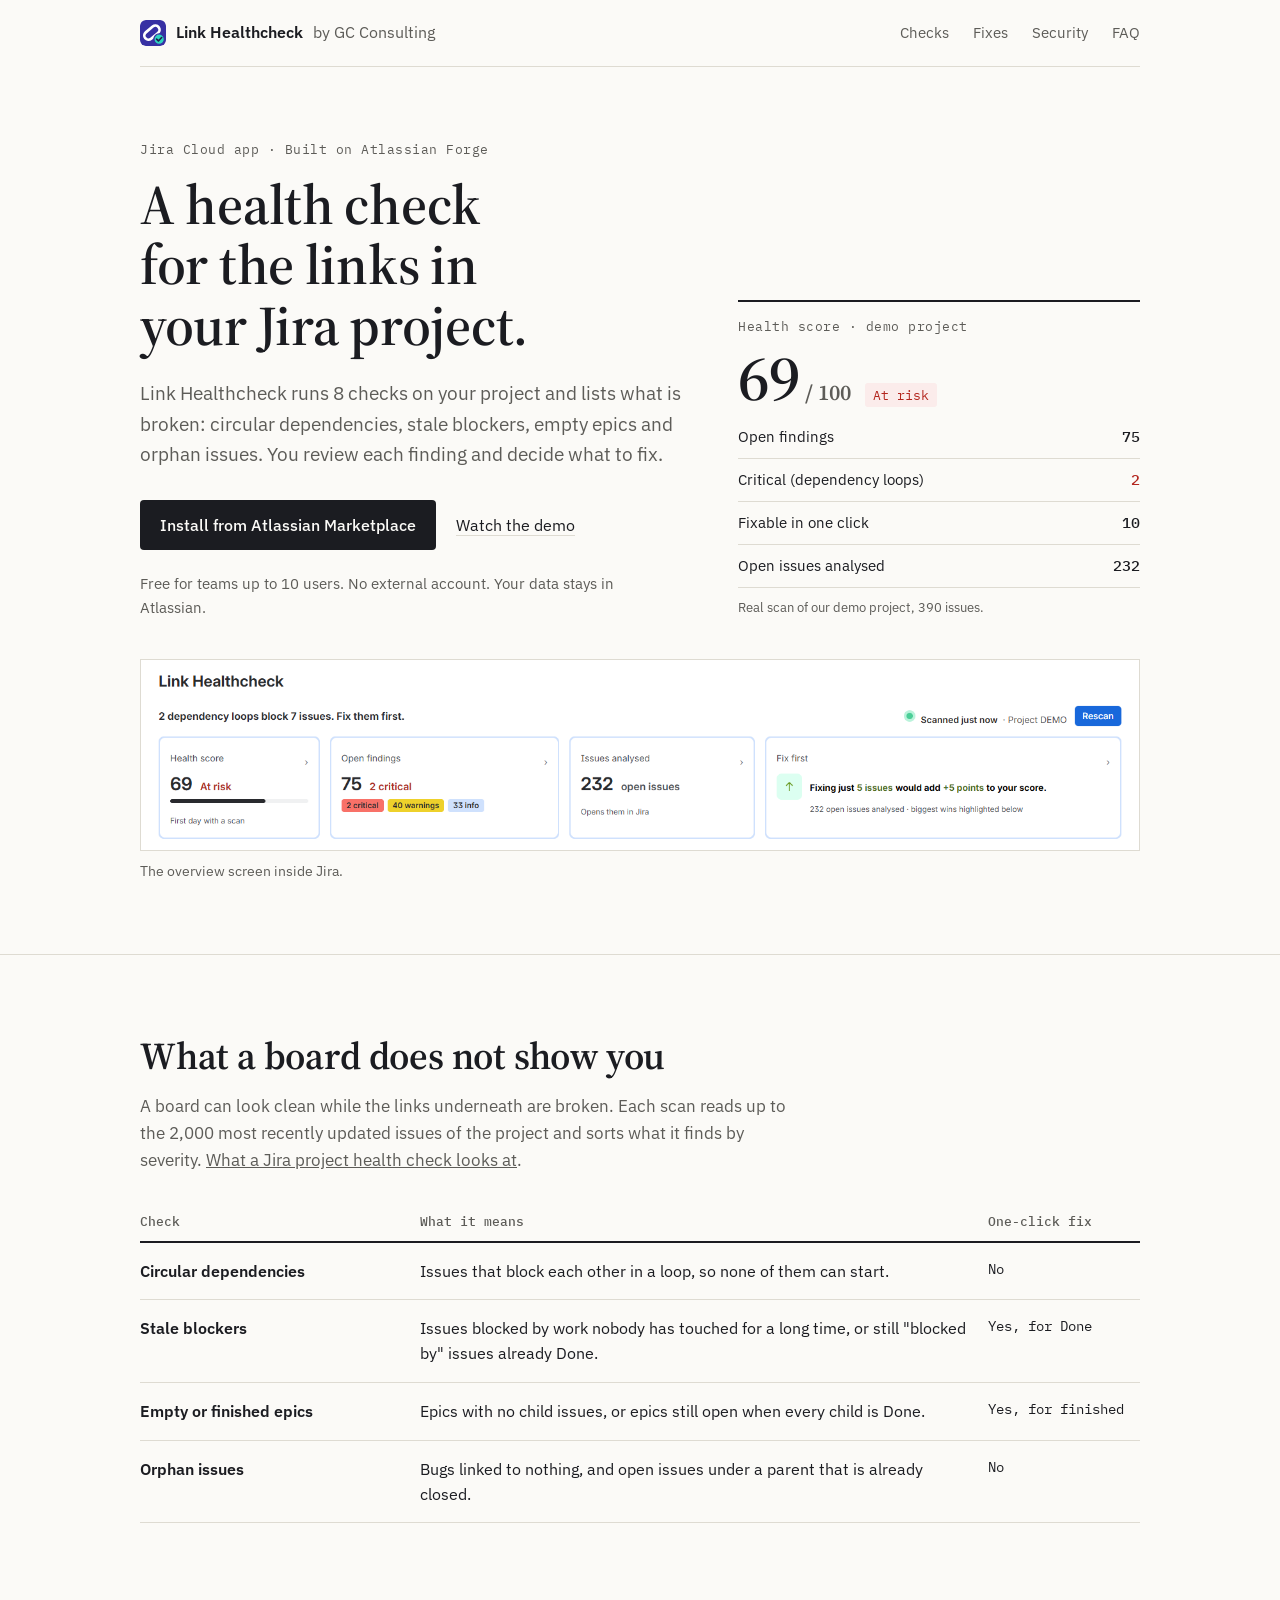
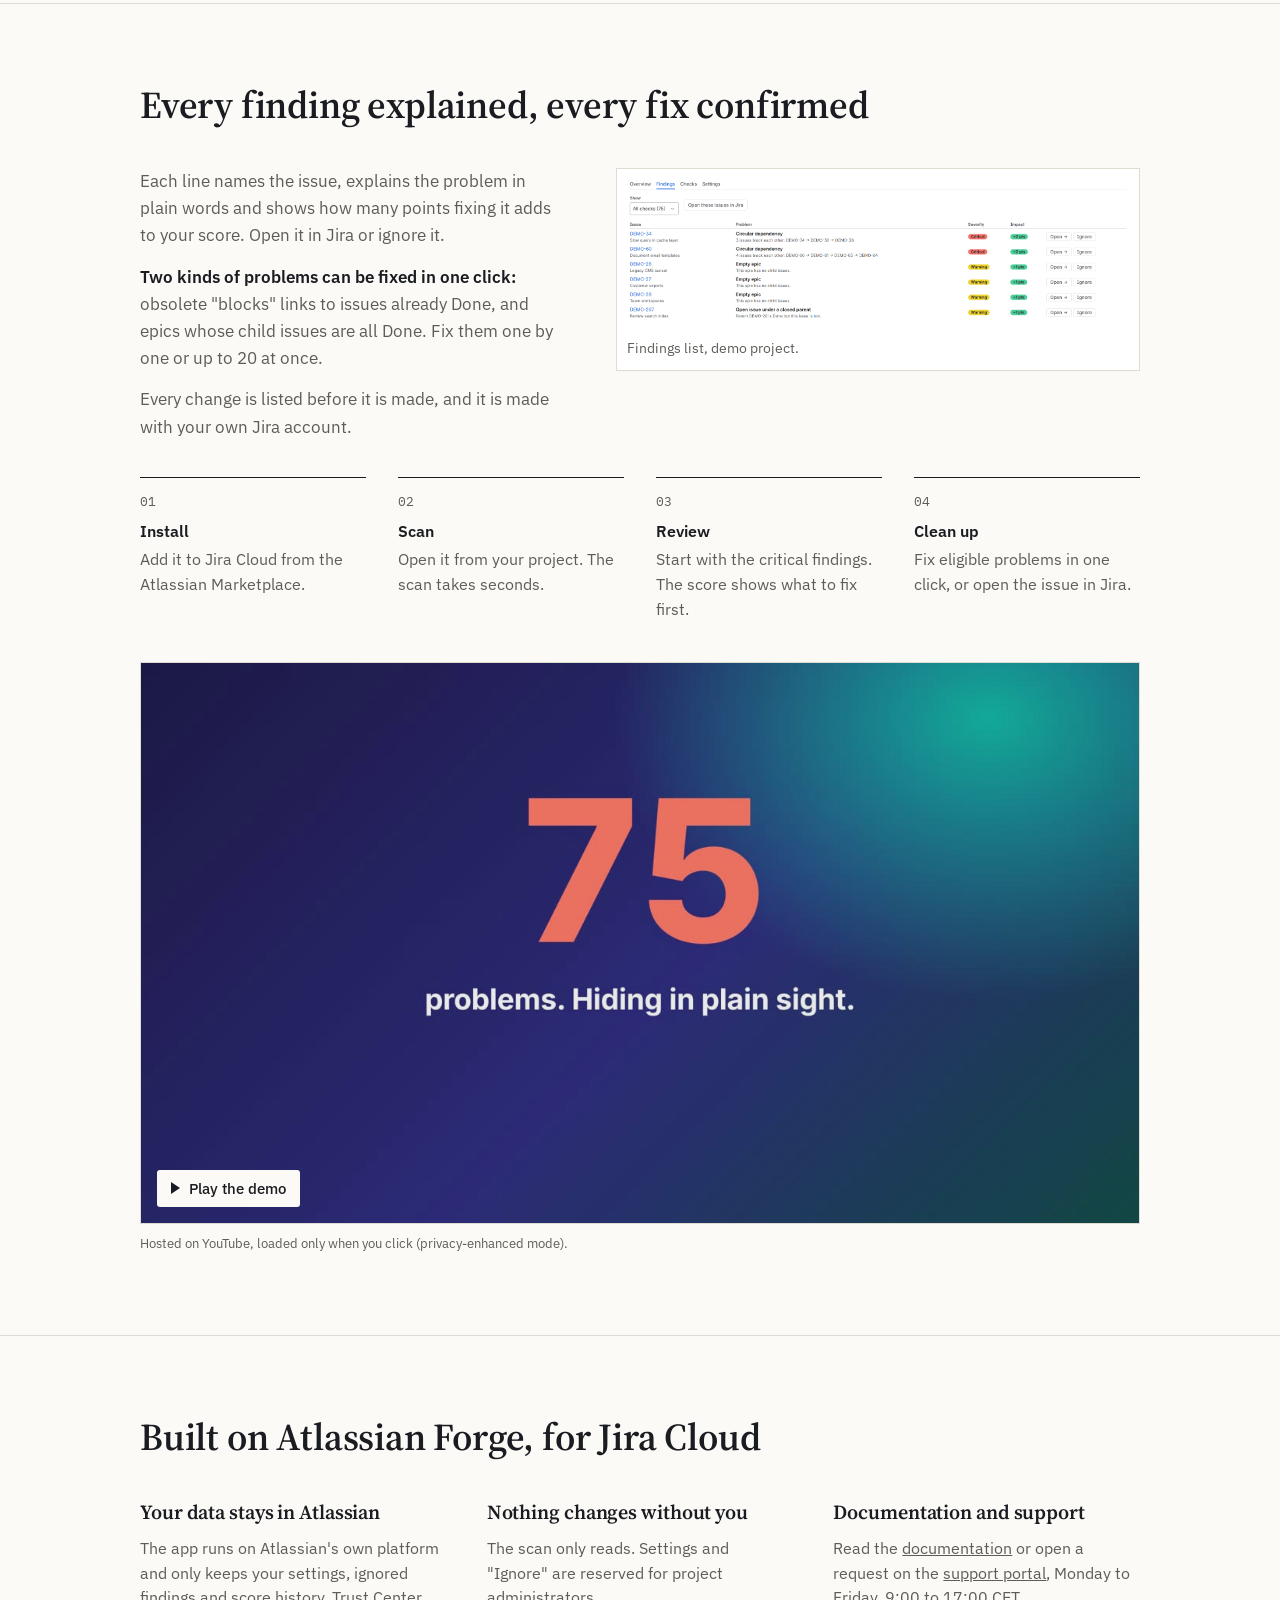
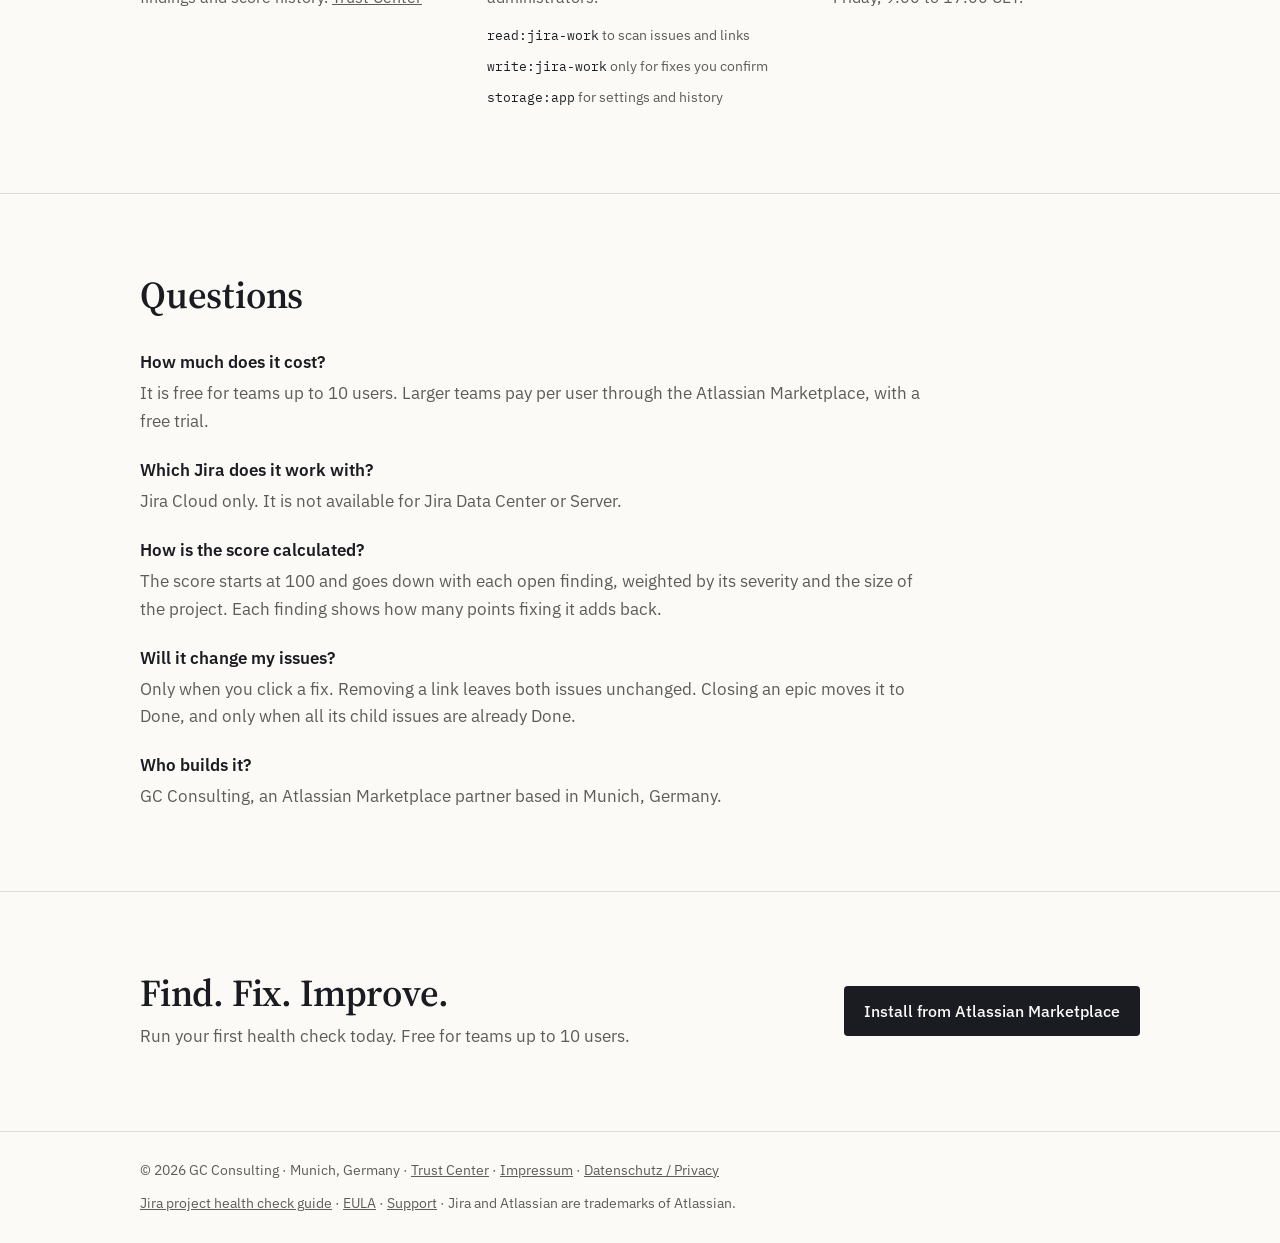
==== commit 1cac4f53: "New site style (paper and ink, self-hosted IBM Plex and Source Serif) and Jira project health check " ====
--- a/index.html
+++ b/index.html
@@ -13,277 +13,213 @@
 <link rel="icon" href="img/logo.svg" type="image/svg+xml">
 <link rel="stylesheet" href="fonts.css">
 <style>
-/* Layout: product page — dark indigo hero with the real overview, then light sections that each show one real screen */
+/* Paper, ink, one alert colour. No gradients, no cards inside cards. */
 :root{
-  --ink:#16173a; --indigo:#2f2f8f; --teal:#14b8a6; --bg:#ffffff; --soft:#f4f5fb; --line:#e3e5ef; --fg:#1b1d2e; --muted:#5e6280;
-  --on-dark:#eef0ff; --on-dark-muted:#b9bce6; --crit:#c2412d;
-  --display:"Manrope",ui-sans-serif,system-ui,sans-serif; --body:"Inter",ui-sans-serif,system-ui,sans-serif;
+  --paper:#fbfaf7; --ink:#1b1c21; --muted:#5d5c58; --line:#dedbd2; --soft:#f2f0ea; --alert:#b3261e; --alert-bg:#fbeceb;
+  --serif:"Source Serif 4",Georgia,"Times New Roman",serif; --sans:"IBM Plex Sans",ui-sans-serif,system-ui,sans-serif; --mono:"IBM Plex Mono",ui-monospace,Menlo,monospace;
 }
-@media (prefers-color-scheme:dark){:root:not([data-theme="light"]){--bg:#0f1024;--soft:#16183a;--line:#2a2d55;--fg:#e9eaf8;--muted:#a3a7cf;color-scheme:dark}}
-:root[data-theme="dark"]{--bg:#0f1024;--soft:#16183a;--line:#2a2d55;--fg:#e9eaf8;--muted:#a3a7cf;color-scheme:dark}
+@media (prefers-color-scheme:dark){:root:not([data-theme="light"]){--paper:#15161a;--ink:#ecebe6;--muted:#a3a29c;--line:#2e2f35;--soft:#1c1d22;--alert:#f08a80;--alert-bg:#3a1d1b;color-scheme:dark}}
+:root[data-theme="dark"]{--paper:#15161a;--ink:#ecebe6;--muted:#a3a29c;--line:#2e2f35;--soft:#1c1d22;--alert:#f08a80;--alert-bg:#3a1d1b;color-scheme:dark}
 *{box-sizing:border-box}
-body{background:var(--bg);color:var(--fg);font-family:var(--body);font-size:16px;line-height:1.6}
-.in{max-width:1100px;margin:0 auto;padding-left:max(20px,env(safe-area-inset-left,0px));padding-right:max(20px,env(safe-area-inset-right,0px))}
-h1,h2,h3{font-family:var(--display);margin:0;text-wrap:balance;letter-spacing:-.015em}
+body{margin:0;background:var(--paper);color:var(--ink);font-family:var(--sans);font-size:17px;line-height:1.6}
+.in{max-width:1040px;margin:0 auto;padding-left:max(20px,env(safe-area-inset-left,0px));padding-right:max(20px,env(safe-area-inset-right,0px))}
+h1,h2,h3{font-family:var(--serif);font-weight:600;margin:0;text-wrap:balance;letter-spacing:-.005em}
 a{color:inherit}
-.btn{display:inline-flex;align-items:center;gap:8px;font-weight:600;font-size:15px;text-decoration:none;border-radius:10px;padding:12px 20px}
-.btn.primary{background:var(--teal);color:#06231f}
-.btn.ghost{border:1px solid rgba(255,255,255,.28);color:var(--on-dark)}
-.btn:focus-visible{outline:2px solid var(--teal);outline-offset:3px}
+p{margin:0}
+.label{font-family:var(--mono);font-size:12.5px;letter-spacing:.04em;color:var(--muted)}
+/* nav */
+nav{display:flex;justify-content:space-between;align-items:center;gap:16px;padding-block:20px;border-bottom:1px solid var(--line)}
+.brand{display:flex;align-items:center;gap:10px;text-decoration:none;font-weight:600;font-size:16px}
+.brand img{width:26px;height:26px;border-radius:6px}
+.brand span{color:var(--muted);font-weight:400}
+nav .links{display:flex;gap:24px;font-size:15px;color:var(--muted)}
+nav .links a{text-decoration:none}
+nav .links a:hover{color:var(--ink)}
 /* hero */
-.hero{background:linear-gradient(160deg,var(--ink) 0%,var(--indigo) 70%,#1d6f78 130%);color:var(--on-dark)}
-.hero .in{padding-block:22px 0}
-nav{display:flex;justify-content:space-between;align-items:center;gap:16px}
-.brand{display:flex;align-items:center;gap:10px;font-family:var(--display);font-weight:800;font-size:18px;text-decoration:none}
-.brand img{width:32px;height:32px;border-radius:8px}
-.brand small{font-family:var(--body);font-weight:500;font-size:12px;color:var(--on-dark-muted);display:block;line-height:1}
-nav .links{display:flex;gap:20px;font-size:14px;color:var(--on-dark-muted)}
-nav .links a{text-decoration:none}
-.hero-copy{padding-block:72px 40px;max-width:760px}
-.eyebrow{font-size:13px;font-weight:600;letter-spacing:.1em;text-transform:uppercase;color:var(--teal)}
-.hero h1{font-size:clamp(34px,5.4vw,58px);font-weight:800;line-height:1.05;margin-top:14px}
-.hero p.lead{font-size:clamp(17px,2vw,20px);color:var(--on-dark-muted);margin:20px 0 28px;max-width:620px}
-.cta{display:flex;flex-wrap:wrap;gap:12px;align-items:center}
-.cta .note{font-size:14px;color:var(--on-dark-muted)}
-.shot{background:#fff;border-radius:14px 14px 0 0;padding:14px 14px 0;box-shadow:0 -10px 60px rgba(0,0,0,.35);overflow:hidden}
+.hero{padding-block:72px 40px;display:grid;grid-template-columns:minmax(0,1.35fr) minmax(0,1fr);gap:56px;align-items:end}
+.hero h1{font-size:clamp(36px,5vw,56px);line-height:1.08;margin-top:16px}
+.hero .lead{font-size:19px;color:var(--muted);margin-top:22px;max-width:34em}
+.cta{display:flex;flex-wrap:wrap;gap:20px;align-items:center;margin-top:30px}
+.btn{display:inline-block;background:var(--ink);color:var(--paper);text-decoration:none;font-weight:500;font-size:15.5px;padding:13px 20px;border-radius:4px}
+.btn:focus-visible,.textlink:focus-visible{outline:2px solid var(--ink);outline-offset:3px}
+.textlink{font-size:15.5px;text-decoration:underline;text-underline-offset:4px;text-decoration-color:var(--line)}
+.facts{margin-top:22px;font-size:14.5px;color:var(--muted)}
+/* score, as a report extract rather than a glowing card */
+.score{border-top:2px solid var(--ink);padding-top:14px}
+.score .row{display:flex;justify-content:space-between;align-items:baseline;gap:12px;padding-block:9px;border-bottom:1px solid var(--line);font-size:15px}
+.score .row b{font-family:var(--mono);font-weight:500;font-variant-numeric:tabular-nums}
+.score .big{font-family:var(--serif);font-size:64px;line-height:1;font-weight:600}
+.score .big small{font-size:22px;color:var(--muted)}
+.flag{font-family:var(--mono);font-size:12.5px;color:var(--alert);background:var(--alert-bg);padding:2px 8px;border-radius:3px}
+.score .src{font-size:13px;color:var(--muted);margin-top:10px}
+/* screenshot */
+.shot{margin:0;border:1px solid var(--line);background:#fff;padding:8px}
 .shot img{display:block;width:100%;height:auto}
-.shot-cap{font-size:12px;color:var(--on-dark-muted);padding:10px 2px 0}
+figcaption{font-size:13.5px;color:var(--muted);margin-top:10px}
 /* sections */
-section{padding-block:84px}
-section.alt{background:var(--soft)}
-.kicker{font-size:13px;font-weight:600;letter-spacing:.1em;text-transform:uppercase;color:var(--muted)}
-h2{font-size:clamp(26px,3.4vw,38px);font-weight:800;margin-top:10px}
-.sub{color:var(--muted);max-width:640px;margin:14px 0 0}
-.detect{display:grid;grid-template-columns:repeat(4,minmax(0,1fr));gap:18px;margin-top:40px}
-.detect div{border-top:2px solid var(--fg);padding-top:14px}
-.detect h3{font-size:17px}
-.detect p{margin:6px 0 0;font-size:14px;color:var(--muted)}
-.split{display:grid;grid-template-columns:minmax(0,1fr) minmax(0,1.3fr);gap:48px;align-items:center}
-.frame{border:1px solid var(--line);border-radius:12px;background:#fff;padding:10px;overflow:hidden}
-.frame img{display:block;width:100%;height:auto;border-radius:6px}
-.figure-cap{font-size:13px;color:var(--muted);margin-top:10px}
-ol.steps{list-style:none;margin:40px 0 0;padding:0;display:grid;grid-template-columns:repeat(4,minmax(0,1fr));gap:18px;counter-reset:s}
-ol.steps li{counter-increment:s;background:var(--bg);border:1px solid var(--line);border-radius:12px;padding:18px}
-ol.steps li::before{content:counter(s);font-family:var(--display);font-weight:800;font-size:28px;color:var(--teal);display:block;line-height:1;margin-bottom:10px}
-ol.steps b{font-family:var(--display);font-size:16px;display:block}
-ol.steps span{font-size:14px;color:var(--muted)}
-.numbers{display:flex;flex-wrap:wrap;gap:40px;margin-top:28px}
-.numbers div b{display:block;font-family:var(--display);font-weight:800;font-size:38px;line-height:1.1;font-variant-numeric:tabular-nums}
-.numbers div b em{font-style:normal;font-size:16px;color:var(--crit);margin-left:6px}
-.numbers div span{font-size:14px;color:var(--muted)}
-.trust{display:grid;grid-template-columns:repeat(3,minmax(0,1fr));gap:18px;margin-top:36px}
-.trust div{border:1px solid var(--line);border-radius:12px;padding:20px}
-.trust h3{font-size:17px}
-.trust p{margin:8px 0 0;font-size:14px;color:var(--muted)}
-.trust a{color:var(--fg);font-weight:600}
-dl.faq{margin:32px 0 0;display:grid;gap:4px;max-width:760px}
-dl.faq dt{font-family:var(--display);font-weight:700;font-size:17px;margin-top:18px}
-dl.faq dd{margin:6px 0 0;color:var(--muted)}
-.final{background:linear-gradient(160deg,var(--ink),var(--indigo));color:var(--on-dark);text-align:left}
-.final h2{color:var(--on-dark)}
-.final p{color:var(--on-dark-muted);max-width:560px}
-footer{padding-block:28px;font-size:13px;color:var(--muted);border-top:1px solid var(--line)}
+section{padding-block:80px;border-top:1px solid var(--line)}
+h2{font-size:clamp(28px,3.4vw,38px);line-height:1.15;max-width:22em}
+.intro{color:var(--muted);margin-top:14px;max-width:38em}
+/* checks table */
+.checks{width:100%;border-collapse:collapse;margin-top:36px;font-size:15.5px}
+.checks th{font-family:var(--mono);font-weight:500;font-size:12.5px;color:var(--muted);text-align:left;padding:0 16px 10px 0;border-bottom:2px solid var(--ink)}
+.checks td{padding:16px 16px 16px 0;border-bottom:1px solid var(--line);vertical-align:top}
+.checks td:first-child{font-weight:600;width:28%}
+.checks td:last-child{font-family:var(--mono);font-size:13.5px;white-space:nowrap;width:1%}
+.tablewrap{overflow-x:auto}
+/* two columns */
+.split{display:grid;grid-template-columns:minmax(0,1fr) minmax(0,1.25fr);gap:56px;align-items:start;margin-top:40px}
+.split p+p{margin-top:14px}
+.split .body{color:var(--muted)}
+.split .body b{color:var(--ink);font-weight:600}
+/* steps */
+ol.steps{margin:36px 0 0;padding:0;list-style:none;display:grid;grid-template-columns:repeat(4,minmax(0,1fr));gap:32px;counter-reset:s}
+ol.steps li{counter-increment:s;border-top:1px solid var(--ink);padding-top:14px;font-size:15.5px;color:var(--muted)}
+ol.steps li::before{content:"0" counter(s);font-family:var(--mono);font-size:13px;color:var(--muted);display:block;margin-bottom:6px}
+ol.steps b{display:block;color:var(--ink);font-weight:600;margin-bottom:4px}
+/* video */
+.video{margin-top:40px;position:relative;display:block;width:100%;padding:0;border:1px solid var(--line);background:#000;cursor:pointer;aspect-ratio:16/9}
+.video img{width:100%;height:100%;object-fit:cover;display:block;opacity:.92}
+.video .tag{position:absolute;left:16px;bottom:16px;background:var(--paper);color:var(--ink);font-family:var(--sans);font-size:14.5px;font-weight:500;padding:9px 14px;border-radius:3px}
+.video .tag::before{content:"";display:inline-block;margin-right:9px;border-left:9px solid currentColor;border-top:6px solid transparent;border-bottom:6px solid transparent}
+.note{font-size:13px;color:var(--muted);margin-top:10px}
+/* trust */
+.cols{display:grid;grid-template-columns:repeat(3,minmax(0,1fr));gap:40px;margin-top:36px}
+.cols h3{font-size:20px}
+.cols p{color:var(--muted);margin-top:8px;font-size:15.5px}
+.cols ul{margin:10px 0 0;padding:0;list-style:none;font-size:14px;color:var(--muted)}
+.cols li{padding-block:4px}
+code{font-family:var(--mono);font-size:13px;color:var(--ink)}
+/* faq */
+dl{margin:32px 0 0;max-width:46em}
+dt{font-weight:600;margin-top:22px}
+dd{margin:4px 0 0;color:var(--muted)}
+/* closing */
+.closing{display:flex;flex-wrap:wrap;justify-content:space-between;align-items:center;gap:24px}
+.closing p{color:var(--muted);margin-top:8px}
+footer{border-top:1px solid var(--line);padding-block:28px;font-size:13.5px;color:var(--muted)}
 footer .in{display:flex;flex-wrap:wrap;justify-content:space-between;gap:12px}
 footer a{color:var(--muted)}
-.hero-grid{display:grid;grid-template-columns:minmax(0,1.5fr) minmax(0,1fr);gap:40px;align-items:center}
-.scorecard{background:rgba(255,255,255,.06);border:1px solid rgba(255,255,255,.16);border-radius:16px;padding:26px 26px 22px}
-.scorecard .lbl{font-size:12px;letter-spacing:.1em;text-transform:uppercase;color:var(--on-dark-muted);font-weight:600}
-.scorecard .big{font-family:var(--display);font-weight:800;font-size:76px;line-height:1;margin-top:10px;font-variant-numeric:tabular-nums}
-.scorecard .big small{font-size:26px;color:var(--on-dark-muted);font-weight:700}
-.scorecard .risk{display:inline-block;margin-top:10px;font-weight:700;color:#ffb3a6;background:rgba(194,65,45,.22);border-radius:999px;padding:3px 12px;font-size:14px}
-.bar{height:8px;border-radius:99px;background:rgba(255,255,255,.14);margin:18px 0 14px;overflow:hidden}
-.bar i{display:block;height:100%;width:69%;background:linear-gradient(90deg,var(--teal),#7dd3c8)}
-.scorecard ul{list-style:none;margin:0;padding:0;display:grid;gap:6px;font-size:14px;color:var(--on-dark-muted)}
-.scorecard ul b{color:var(--on-dark)}
-.scorecard .demo{font-size:12px;color:var(--on-dark-muted);margin-top:14px;border-top:1px solid rgba(255,255,255,.12);padding-top:10px}
-.why{display:grid;grid-template-columns:repeat(3,minmax(0,1fr));gap:18px;margin-top:36px}
-.why div{background:var(--bg);border:1px solid var(--line);border-radius:12px;padding:22px}
-.why h3{font-size:19px}
-.why p{margin:8px 0 0;color:var(--muted);font-size:15px}
-.video{display:flex;flex-wrap:wrap;align-items:center;gap:24px;justify-content:space-between;background:linear-gradient(160deg,var(--ink),var(--indigo));color:var(--on-dark);border-radius:16px;padding:28px 30px;margin-top:40px}
-.video h3{font-size:22px;color:var(--on-dark)}
-.video p{margin:6px 0 0;color:var(--on-dark-muted);font-size:15px;max-width:520px}
-.play{display:inline-flex;align-items:center;gap:10px}
-.play::before{content:"";width:0;height:0;border-left:12px solid currentColor;border-top:8px solid transparent;border-bottom:8px solid transparent}
-.inline-cta{margin-top:26px;display:flex;flex-wrap:wrap;gap:12px;align-items:center}
-.btn.solid{background:var(--indigo);color:#fff}
-.perm{margin:10px 0 0;padding-left:18px;font-size:14px;color:var(--muted)}
-.perm code{font-size:12.5px;background:var(--soft);border:1px solid var(--line);border-radius:5px;padding:1px 5px;color:var(--fg)}
-@media (max-width:900px){.hero-grid{grid-template-columns:1fr}.why{grid-template-columns:1fr}}
-@media (max-width:900px){.detect,ol.steps{grid-template-columns:repeat(2,minmax(0,1fr))}.split{grid-template-columns:1fr;gap:28px}.trust{grid-template-columns:1fr}nav .links{display:none}}
-@media (max-width:520px){.detect,ol.steps{grid-template-columns:1fr}section{padding-block:60px}.hero-copy{padding-block:48px 32px}}
-.pillars{list-style:none;margin:-8px 0 26px;padding:0;display:flex;flex-wrap:wrap;gap:8px 18px;font-weight:600;font-size:15px;color:var(--on-dark)}
-.pillars li::before{content:"✓";color:#7dd3c8;margin-right:7px}
-.trustline{margin:6px 0 0;font-size:13px;color:var(--on-dark-muted);letter-spacing:.01em}
-.player{margin-top:40px;background:linear-gradient(160deg,var(--ink),var(--indigo));border-radius:16px;padding:28px 30px 20px;color:var(--on-dark)}
-.player-head h3{font-size:22px;color:var(--on-dark)}
-.player-head p{margin:6px 0 18px;color:var(--on-dark-muted);font-size:15px;max-width:640px}
-.poster{position:relative;display:block;width:100%;padding:0;border:0;border-radius:10px;overflow:hidden;cursor:pointer;background:#000;aspect-ratio:16/9}
-.poster img{width:100%;height:100%;object-fit:cover;display:block}
-.playbtn{position:absolute;left:50%;top:80%;width:78px;height:78px;margin:-39px 0 0 -39px;border-radius:50%;background:var(--teal);box-shadow:0 8px 30px rgba(0,0,0,.35)}
-.playbtn::after{content:"";position:absolute;left:31px;top:24px;border-left:24px solid #fff;border-top:15px solid transparent;border-bottom:15px solid transparent}
-.poster:hover .playbtn{transform:scale(1.06)}
-.player iframe{width:100%;aspect-ratio:16/9;border:0;border-radius:10px;display:block}
-.yt-note{margin:10px 0 0;font-size:12px;color:var(--on-dark-muted)}
+@media (max-width:860px){.hero,.split,.cols{grid-template-columns:1fr;gap:36px}ol.steps{grid-template-columns:repeat(2,minmax(0,1fr))}nav .links{display:none}section{padding-block:56px}.hero{padding-block:44px 32px}}
+@media (max-width:520px){ol.steps{grid-template-columns:1fr}.checks td:first-child{width:auto}}
 </style>
 </head>
 <body>
-<header class="hero">
-  <div class="in">
-    <nav>
-      <a class="brand" href="#top"><img src="img/logo.svg" alt=""><span>Link Healthcheck<small>by GC Consulting</small></span></a>
-      <div class="links"><a href="#detect">What it finds</a><a href="#how">How it works</a><a href="#trust">Security</a><a href="#faq">FAQ</a></div>
-    </nav>
-    <div class="hero-grid">
-    <div class="hero-copy" id="top">
-      <div class="eyebrow">Jira project health check</div>
-      <h1>Is your Jira project really healthy?</h1>
-      <p class="lead">Discover hidden dependencies, blocked issues and forgotten work. Link Healthcheck scans your Jira project, finds structural problems and helps you fix them before they slow your team down.</p>
-      <ul class="pillars"><li>Find hidden issues</li><li>Improve project health</li><li>Fix with confidence</li></ul>
+<div class="in">
+  <nav>
+    <a class="brand" href="#top"><img src="img/logo.svg" alt="">Link Healthcheck <span>by GC Consulting</span></a>
+    <div class="links"><a href="#checks">Checks</a><a href="#fix">Fixes</a><a href="#trust">Security</a><a href="#faq">FAQ</a></div>
+  </nav>
+
+  <header class="hero" id="top">
+    <div>
+      <div class="label">Jira Cloud app · Built on Atlassian Forge</div>
+      <h1>A health check for the links in your Jira project.</h1>
+      <p class="lead">Link Healthcheck runs 8 checks on your project and lists what is broken: circular dependencies, stale blockers, empty epics and orphan issues. You review each finding and decide what to fix.</p>
       <div class="cta">
-        <a class="btn primary" href="https://marketplace.atlassian.com/apps/2175195773/link-healthcheck">Install free on Atlassian Marketplace</a>
-        <a class="btn ghost" href="#demo">Watch the demo</a>
+        <a class="btn" href="https://marketplace.atlassian.com/apps/2175195773/link-healthcheck">Install from Atlassian Marketplace</a>
+        <a class="textlink" href="#demo">Watch the demo</a>
       </div>
-      <p class="note" style="margin:14px 0 0;font-size:14px;color:var(--on-dark-muted)"><b style="color:var(--on-dark)">Free for teams up to 10 users</b> · Jira Cloud</p>
-      <p class="trustline">Built on Atlassian Forge · No external account · Your data stays in Atlassian</p>
-    </div>
-    <aside class="scorecard" aria-label="Example health score">
-      <div class="lbl">Your Jira project health</div>
-      <div class="big">69<small>/100</small></div>
-      <span class="risk">At risk</span>
-      <div class="bar"><i></i></div>
-      <ul><li><b>2 critical loops</b> · 7 issues blocked</li><li><b>75 findings</b> · 232 issues analysed</li><li><b>10 quick fixes</b> available</li></ul>
-      <div class="demo">Real scan of our demo project (390 issues, 232 open).</div>
-    </aside>
-    </div>
-    <div class="shot">
-      <img src="img/overview.png" alt="Link Healthcheck overview: health score 69 At risk, 75 open findings including 2 critical, 232 open issues analysed">
-    </div>
-  </div>
-</header>
-
-<section class="alt" id="why">
-  <div class="in">
-    <div class="kicker">Why Link Healthcheck</div>
-    <h2>Stop hunting for broken Jira links by hand</h2>
-    <div class="why">
-      <div><h3>Save time</h3><p>One scan replaces hours of searching through issue links, epics and boards.</p></div>
-      <div><h3>Trust your data</h3><p>Reports and boards are only as reliable as the links behind them. See what is wrong before it skews your numbers.</p></div>
-      <div><h3>Stay in control</h3><p>Nothing changes until you click. You review every proposed fix before it is applied.</p></div>
-    </div>
-    <div class="player" id="demo">
-      <div class="player-head"><h3>See it in action</h3><p>A real Jira project: scan, health score, dependency loops, empty epics, then a fix with confirmation.</p></div>
-      <button class="poster" type="button" aria-label="Play the demo video" data-yt="Sg4luxjHlpg">
-        <img src="img/video-poster.jpg" alt="Demo video: 75 problems. Hiding in plain sight.">
-        <span class="playbtn"></span>
-      </button>
-      <p class="yt-note">The video is hosted on YouTube. It loads only when you click play (privacy-enhanced mode).</p>
-    </div>
-  </div>
-</section>
-
-<section id="detect">
-  <div class="in">
-    <div class="kicker">Find</div>
-    <h2>The problems a board never shows you</h2>
-    <p class="sub">Your board can look clean while the links underneath are broken. Link Healthcheck reads your project (up to its 2,000 most recently updated issues per scan), runs 8 checks and lists what is wrong, sorted by severity.</p>
-    <div class="detect">
-      <div><h3>Circular dependencies</h3><p>Issues that block each other in a loop, so none of them can start.</p></div>
-      <div><h3>Stale blockers</h3><p>Issues blocked by work nobody has touched for a long time, or still "blocked by" issues already Done.</p></div>
-      <div><h3>Empty or finished epics</h3><p>Epics with no child issues, or epics still open when every child is Done.</p></div>
-      <div><h3>Orphan issues</h3><p>Bugs linked to nothing, and open issues under a parent that is already closed.</p></div>
-    </div>
-  </div>
-</section>
-
-<section class="alt">
-  <div class="in split">
-    <div>
-      <div class="kicker">One report</div>
-      <h2>Every finding, with its severity and impact</h2>
-      <p class="sub">Each line names the issue, explains the problem in plain words and shows how many points fixing it adds to your score. Open it in Jira or ignore it.</p>
-    </div>
-    <figure style="margin:0"><div class="frame"><img src="img/findings.png" alt="Findings list: two circular dependencies marked Critical, empty epics marked Warning"></div><figcaption class="figure-cap">Real scan of our demo project: 390 issues, 232 of them open.</figcaption></figure>
-  </div>
-</section>
-
-<section>
-  <div class="in split">
-    <figure style="margin:0"><div class="frame"><img src="img/fix.png" alt="10 problems can be fixed in one click: close finished epics and remove stale blocker links"></div><figcaption class="figure-cap">You see every change before it is made.</figcaption></figure>
-    <div>
-      <div class="kicker">Fix</div>
-      <h2>Clean up your Jira backlog in one click</h2>
-      <p class="sub">Two kinds of problems can be fixed in one click: obsolete "blocks" links to issues already Done, and epics whose child issues are all Done. Fix them one by one or up to 20 at once. Every change is listed for you to confirm, and it is made with your own Jira account. For everything else, open the issue in Jira and fix it your way.</p>
-      <div class="inline-cta"><a class="btn solid" href="https://marketplace.atlassian.com/apps/2175195773/link-healthcheck">Install free on Atlassian Marketplace</a></div>
-    </div>
-  </div>
-</section>
-
-<section class="alt" id="how">
-  <div class="in">
-    <div class="kicker">Improve</div>
-    <h2>How it works</h2>
-    <ol class="steps">
-      <li><b>Install</b><span>Add Link Healthcheck to Jira Cloud from the Atlassian Marketplace.</span></li>
-      <li><b>Run the health check</b><span>Open it from your project. The scan takes seconds.</span></li>
-      <li><b>Review the findings</b><span>Start with the critical ones. The score shows what to fix first.</span></li>
-      <li><b>Clean up</b><span>Fix eligible problems in one click, or open the issue in Jira and fix it your way.</span></li>
+      <p class="facts">Free for teams up to 10 users. No external account. Your data stays in Atlassian.</p>
+    </div>
+    <div class="score" aria-label="Health score of our demo project">
+      <div class="label">Health score · demo project</div>
+      <div style="display:flex;align-items:baseline;gap:14px;margin:10px 0 6px"><span class="big">69<small> / 100</small></span><span class="flag">At risk</span></div>
+      <div class="row"><span>Open findings</span><b>75</b></div>
+      <div class="row"><span>Critical (dependency loops)</span><b style="color:var(--alert)">2</b></div>
+      <div class="row"><span>Fixable in one click</span><b>10</b></div>
+      <div class="row"><span>Open issues analysed</span><b>232</b></div>
+      <p class="src">Real scan of our demo project, 390 issues.</p>
+    </div>
+  </header>
+
+  <figure class="shot"><img src="img/overview.png" alt="Link Healthcheck overview: health score 69 At risk, 75 open findings including 2 critical, 232 open issues analysed"></figure>
+  <figcaption>The overview screen inside Jira.</figcaption>
+</div>
+
+<section id="checks" style="margin-top:72px">
+  <div class="in">
+    <h2>What a board does not show you</h2>
+    <p class="intro">A board can look clean while the links underneath are broken. Each scan reads up to the 2,000 most recently updated issues of the project and sorts what it finds by severity. <a href="jira-project-health-check.html">What a Jira project health check looks at</a>.</p>
+    <div class="tablewrap">
+    <table class="checks">
+      <thead><tr><th>Check</th><th>What it means</th><th>One-click fix</th></tr></thead>
+      <tbody>
+        <tr><td>Circular dependencies</td><td>Issues that block each other in a loop, so none of them can start.</td><td>No</td></tr>
+        <tr><td>Stale blockers</td><td>Issues blocked by work nobody has touched for a long time, or still "blocked by" issues already Done.</td><td>Yes, for Done</td></tr>
+        <tr><td>Empty or finished epics</td><td>Epics with no child issues, or epics still open when every child is Done.</td><td>Yes, for finished</td></tr>
+        <tr><td>Orphan issues</td><td>Bugs linked to nothing, and open issues under a parent that is already closed.</td><td>No</td></tr>
+      </tbody>
+    </table>
+    </div>
+  </div>
+</section>
+
+<section id="fix">
+  <div class="in">
+    <h2>Every finding explained, every fix confirmed</h2>
+    <div class="split">
+      <div class="body">
+        <p>Each line names the issue, explains the problem in plain words and shows how many points fixing it adds to your score. Open it in Jira or ignore it.</p>
+        <p><b>Two kinds of problems can be fixed in one click:</b> obsolete "blocks" links to issues already Done, and epics whose child issues are all Done. Fix them one by one or up to 20 at once.</p>
+        <p>Every change is listed before it is made, and it is made with your own Jira account.</p>
+      </div>
+      <figure class="shot" style="margin:0"><img src="img/findings.png" alt="Findings list: two circular dependencies marked Critical, empty epics marked Warning"><figcaption style="padding:6px 2px 2px">Findings list, demo project.</figcaption></figure>
+    </div>
+    <ol class="steps" aria-label="How it works">
+      <li><b>Install</b>Add it to Jira Cloud from the Atlassian Marketplace.</li>
+      <li><b>Scan</b>Open it from your project. The scan takes seconds.</li>
+      <li><b>Review</b>Start with the critical findings. The score shows what to fix first.</li>
+      <li><b>Clean up</b>Fix eligible problems in one click, or open the issue in Jira.</li>
     </ol>
-    <div class="numbers" aria-label="Results on a demo project">
-      <div><b>69<em>At risk</em></b><span>health score of our demo project (390 issues, 232 open)</span></div>
-      <div><b>75</b><span>findings, 2 of them critical</span></div>
-      <div><b>10</b><span>problems fixable in one click</span></div>
-    </div>
+    <button class="video" id="demo" type="button" aria-label="Play the demo video" data-yt="Sg4luxjHlpg">
+      <img src="img/video-poster.jpg" alt="Demo video poster">
+      <span class="tag">Play the demo</span>
+    </button>
+    <p class="note">Hosted on YouTube, loaded only when you click (privacy-enhanced mode).</p>
   </div>
 </section>
 
 <section id="trust">
   <div class="in">
-    <div class="kicker">Trust</div>
     <h2>Built on Atlassian Forge, for Jira Cloud</h2>
-    <div class="trust">
-      <div><h3>Your data stays in Atlassian</h3><p>The app runs on Atlassian's own platform. It only keeps your settings, ignored findings and score history. Read the <a href="https://energetic-marlin-708.notion.site/Link-Healthcheck-Privacy-Policy-4048e6b0ff0d802eb065d5481fcc87b6">privacy policy</a>.</p></div>
-      <div><h3>Nothing changes without you</h3><p>The scan only reads. A fix happens only when you click it, after you have seen exactly what will change. Settings and "Ignore" are reserved for project administrators.</p>
-        <p style="margin-top:12px"><b style="color:var(--fg)">Permissions requested</b></p>
-        <ul class="perm"><li><code>read:jira-work</code> to scan issues and links</li><li><code>write:jira-work</code> only for the fixes you confirm</li><li><code>storage:app</code> for settings, ignored findings and score history</li></ul></div>
-      <div><h3>Documentation and support</h3><p>Read the <a href="https://energetic-marlin-708.notion.site/Link-Healthcheck-Documentation-4048e6b0ff0d8026a5d1ea9552dfeb42">documentation</a> or <a href="https://energetic-marlin-708.notion.site/Link-Healthcheck-Support-4048e6b0ff0d80f88adcc6b110aca84a">contact support</a>, Monday to Friday, 9:00–17:00 CET.</p></div>
-    </div>
-  </div>
-</section>
-
-<section class="alt" id="faq">
-  <div class="in">
-    <div class="kicker">FAQ</div>
+    <div class="cols">
+      <div><h3>Your data stays in Atlassian</h3><p>The app runs on Atlassian's own platform and only keeps your settings, ignored findings and score history. <a href="trust.html">Trust Center</a></p></div>
+      <div><h3>Nothing changes without you</h3><p>The scan only reads. Settings and "Ignore" are reserved for project administrators.</p>
+        <ul><li><code>read:jira-work</code> to scan issues and links</li><li><code>write:jira-work</code> only for fixes you confirm</li><li><code>storage:app</code> for settings and history</li></ul></div>
+      <div><h3>Documentation and support</h3><p>Read the <a href="https://energetic-marlin-708.notion.site/Link-Healthcheck-Documentation-4048e6b0ff0d8026a5d1ea9552dfeb42">documentation</a> or open a request on the <a href="https://geraldcorne0.atlassian.net/servicedesk/customer/portal/1">support portal</a>, Monday to Friday, 9:00 to 17:00 CET.</p></div>
+    </div>
+  </div>
+</section>
+
+<section id="faq">
+  <div class="in">
     <h2>Questions</h2>
-    <dl class="faq">
+    <dl>
       <dt>How much does it cost?</dt><dd>It is free for teams up to 10 users. Larger teams pay per user through the Atlassian Marketplace, with a free trial.</dd>
       <dt>Which Jira does it work with?</dt><dd>Jira Cloud only. It is not available for Jira Data Center or Server.</dd>
       <dt>How is the score calculated?</dt><dd>The score starts at 100 and goes down with each open finding, weighted by its severity and the size of the project. Each finding shows how many points fixing it adds back.</dd>
-      <dt>Which problems can be fixed in one click?</dt><dd>Obsolete "blocks" links to issues that are already Done, and epics whose child issues are all Done. Every other finding opens the issue in Jira so you can decide.</dd>
-      <dt>How large a project can it scan?</dt><dd>Each scan reads up to the 2,000 most recently updated issues of the project.</dd>
       <dt>Will it change my issues?</dt><dd>Only when you click a fix. Removing a link leaves both issues unchanged. Closing an epic moves it to Done, and only when all its child issues are already Done.</dd>
       <dt>Who builds it?</dt><dd>GC Consulting, an Atlassian Marketplace partner based in Munich, Germany.</dd>
     </dl>
   </div>
 </section>
 
-<section class="final">
-  <div class="in">
-    <h2>Find. Fix. Improve.</h2>
-    <p>Give your Jira project a health check today. It is free for teams up to 10 users.</p>
-    <div class="cta" style="margin-top:24px"><a class="btn primary" href="https://marketplace.atlassian.com/apps/2175195773/link-healthcheck">Install Link Healthcheck</a></div>
+<section>
+  <div class="in closing">
+    <div><h2>Find. Fix. Improve.</h2><p>Run your first health check today. Free for teams up to 10 users.</p></div>
+    <a class="btn" href="https://marketplace.atlassian.com/apps/2175195773/link-healthcheck">Install from Atlassian Marketplace</a>
   </div>
 </section>
 
 <footer>
   <div class="in">
     <span>© 2026 GC Consulting · Munich, Germany · <a href="trust.html">Trust Center</a> · <a href="impressum.html">Impressum</a> · <a href="privacy.html">Datenschutz / Privacy</a></span>
-    <span><a href="https://energetic-marlin-708.notion.site/Link-Healthcheck-Privacy-Policy-4048e6b0ff0d802eb065d5481fcc87b6">Privacy</a> · <a href="https://energetic-marlin-708.notion.site/Link-Healthcheck-End-User-License-Agreement-4048e6b0ff0d8063a766cf9bb703ebbd">EULA</a> · <a href="https://energetic-marlin-708.notion.site/Link-Healthcheck-Support-4048e6b0ff0d80f88adcc6b110aca84a">Support</a> · Jira and Atlassian are trademarks of Atlassian.</span>
+    <span><a href="jira-project-health-check.html">Jira project health check guide</a> · <a href="https://energetic-marlin-708.notion.site/Link-Healthcheck-End-User-License-Agreement-4048e6b0ff0d8063a766cf9bb703ebbd">EULA</a> · <a href="https://geraldcorne0.atlassian.net/servicedesk/customer/portal/1">Support</a> · Jira and Atlassian are trademarks of Atlassian.</span>
   </div>
 </footer>
 <script>
-document.querySelectorAll('.poster').forEach(function(b){b.addEventListener('click',function(){var f=document.createElement('iframe');f.src='https://www.youtube-nocookie.com/embed/'+b.dataset.yt+'?autoplay=1&rel=0';f.title='Link Healthcheck demo video';f.allow='autoplay; encrypted-media; picture-in-picture';f.allowFullscreen=true;b.replaceWith(f);});});
+document.querySelectorAll('.video').forEach(function(b){b.addEventListener('click',function(){var f=document.createElement('iframe');f.src='https://www.youtube-nocookie.com/embed/'+b.dataset.yt+'?autoplay=1&rel=0';f.title='Link Healthcheck demo video';f.style.cssText='width:100%;aspect-ratio:16/9;border:0;margin-top:40px;display:block';f.allow='autoplay; encrypted-media';f.allowFullscreen=true;b.replaceWith(f);});});
 </script>
-
 </body>
 </html>
--- a/fonts.css
+++ b/fonts.css
@@ -1,48 +1,4 @@
-@font-face {
-  font-family: 'Inter';
-  font-style: normal;
-  font-weight: 400;
-  font-display: swap;
-  src: url(fonts/Inter-UcC73FwrK3iLTeHuS_nVMrMxCp50SjIa1ZL7.woff2) format('woff2');
-  unicode-range: U+0000-00FF, U+0131, U+0152-0153, U+02BB-02BC, U+02C6, U+02DA, U+02DC, U+0304, U+0308, U+0329, U+2000-206F, U+20AC, U+2122, U+2191, U+2193, U+2212, U+2215, U+FEFF, U+FFFD;
-}
-@font-face {
-  font-family: 'Inter';
-  font-style: normal;
-  font-weight: 500;
-  font-display: swap;
-  src: url(fonts/Inter-UcC73FwrK3iLTeHuS_nVMrMxCp50SjIa1ZL7.woff2) format('woff2');
-  unicode-range: U+0000-00FF, U+0131, U+0152-0153, U+02BB-02BC, U+02C6, U+02DA, U+02DC, U+0304, U+0308, U+0329, U+2000-206F, U+20AC, U+2122, U+2191, U+2193, U+2212, U+2215, U+FEFF, U+FFFD;
-}
-@font-face {
-  font-family: 'Inter';
-  font-style: normal;
-  font-weight: 600;
-  font-display: swap;
-  src: url(fonts/Inter-UcC73FwrK3iLTeHuS_nVMrMxCp50SjIa1ZL7.woff2) format('woff2');
-  unicode-range: U+0000-00FF, U+0131, U+0152-0153, U+02BB-02BC, U+02C6, U+02DA, U+02DC, U+0304, U+0308, U+0329, U+2000-206F, U+20AC, U+2122, U+2191, U+2193, U+2212, U+2215, U+FEFF, U+FFFD;
-}
-@font-face {
-  font-family: 'Manrope';
-  font-style: normal;
-  font-weight: 600;
-  font-display: swap;
-  src: url(fonts/Manrope-xn7gYHE41ni1AdIRggexSg.woff2) format('woff2');
-  unicode-range: U+0000-00FF, U+0131, U+0152-0153, U+02BB-02BC, U+02C6, U+02DA, U+02DC, U+0304, U+0308, U+0329, U+2000-206F, U+20AC, U+2122, U+2191, U+2193, U+2212, U+2215, U+FEFF, U+FFFD;
-}
-@font-face {
-  font-family: 'Manrope';
-  font-style: normal;
-  font-weight: 700;
-  font-display: swap;
-  src: url(fonts/Manrope-xn7gYHE41ni1AdIRggexSg.woff2) format('woff2');
-  unicode-range: U+0000-00FF, U+0131, U+0152-0153, U+02BB-02BC, U+02C6, U+02DA, U+02DC, U+0304, U+0308, U+0329, U+2000-206F, U+20AC, U+2122, U+2191, U+2193, U+2212, U+2215, U+FEFF, U+FFFD;
-}
-@font-face {
-  font-family: 'Manrope';
-  font-style: normal;
-  font-weight: 800;
-  font-display: swap;
-  src: url(fonts/Manrope-xn7gYHE41ni1AdIRggexSg.woff2) format('woff2');
-  unicode-range: U+0000-00FF, U+0131, U+0152-0153, U+02BB-02BC, U+02C6, U+02DA, U+02DC, U+0304, U+0308, U+0329, U+2000-206F, U+20AC, U+2122, U+2191, U+2193, U+2212, U+2215, U+FEFF, U+FFFD;
-}
+@font-face{font-family:'IBM Plex Mono';font-style:normal;font-weight:400;font-display:swap;src:url(fonts/IBMPlexMono-400.woff2) format('woff2');unicode-range:U+0000-00FF, U+0131, U+0152-0153, U+02BB-02BC, U+02C6, U+02DA, U+02DC, U+0304, U+0308, U+0329, U+2000-206F, U+20AC, U+2122, U+2191, U+2193, U+2212, U+2215, U+FEFF, U+FFFD}
+@font-face{font-family:'IBM Plex Mono';font-style:normal;font-weight:500;font-display:swap;src:url(fonts/IBMPlexMono-500.woff2) format('woff2');unicode-range:U+0000-00FF, U+0131, U+0152-0153, U+02BB-02BC, U+02C6, U+02DA, U+02DC, U+0304, U+0308, U+0329, U+2000-206F, U+20AC, U+2122, U+2191, U+2193, U+2212, U+2215, U+FEFF, U+FFFD}
+@font-face{font-family:'IBM Plex Sans';font-style:normal;font-weight:400 600;font-display:swap;src:url(fonts/IBMPlexSans.woff2) format('woff2');unicode-range:U+0000-00FF, U+0131, U+0152-0153, U+02BB-02BC, U+02C6, U+02DA, U+02DC, U+0304, U+0308, U+0329, U+2000-206F, U+20AC, U+2122, U+2191, U+2193, U+2212, U+2215, U+FEFF, U+FFFD}
+@font-face{font-family:'Source Serif 4';font-style:normal;font-weight:600;font-display:swap;src:url(fonts/SourceSerif4-600.woff2) format('woff2');unicode-range:U+0000-00FF, U+0131, U+0152-0153, U+02BB-02BC, U+02C6, U+02DA, U+02DC, U+0304, U+0308, U+0329, U+2000-206F, U+20AC, U+2122, U+2191, U+2193, U+2212, U+2215, U+FEFF, U+FFFD}
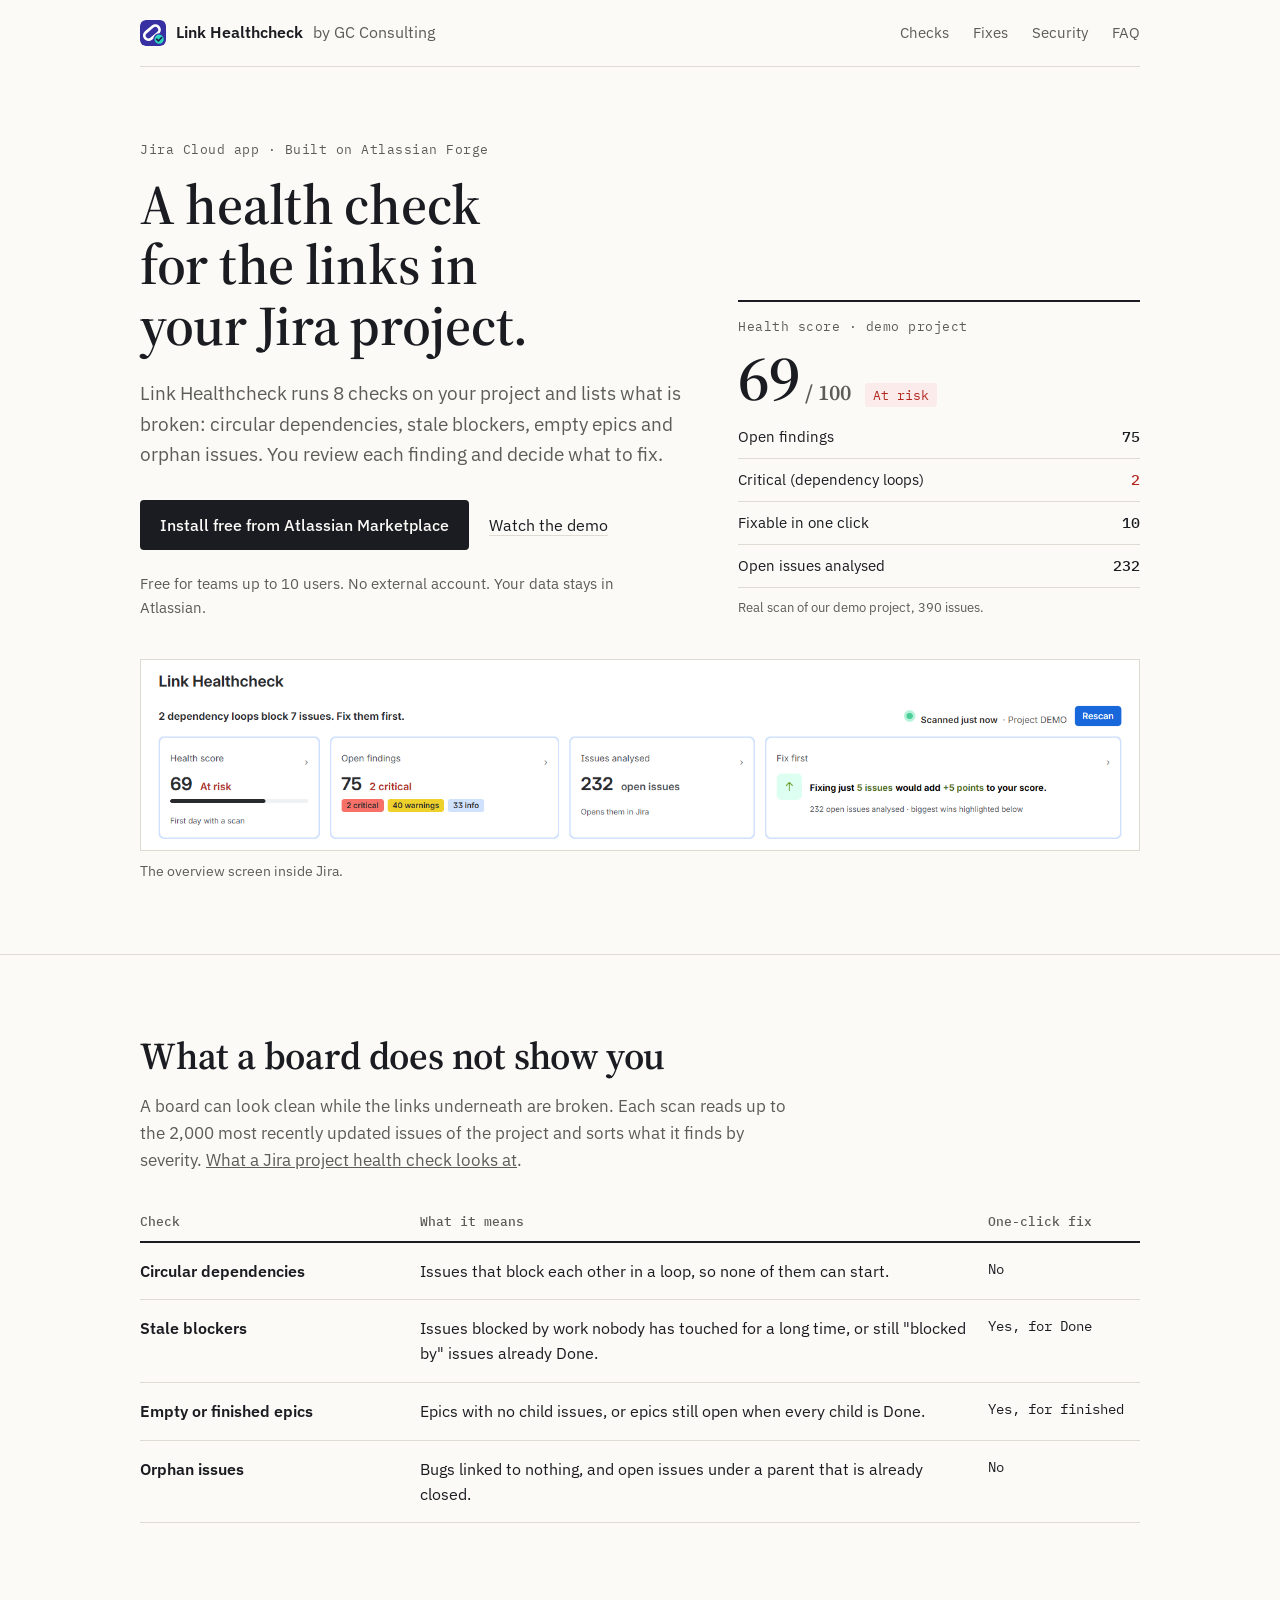
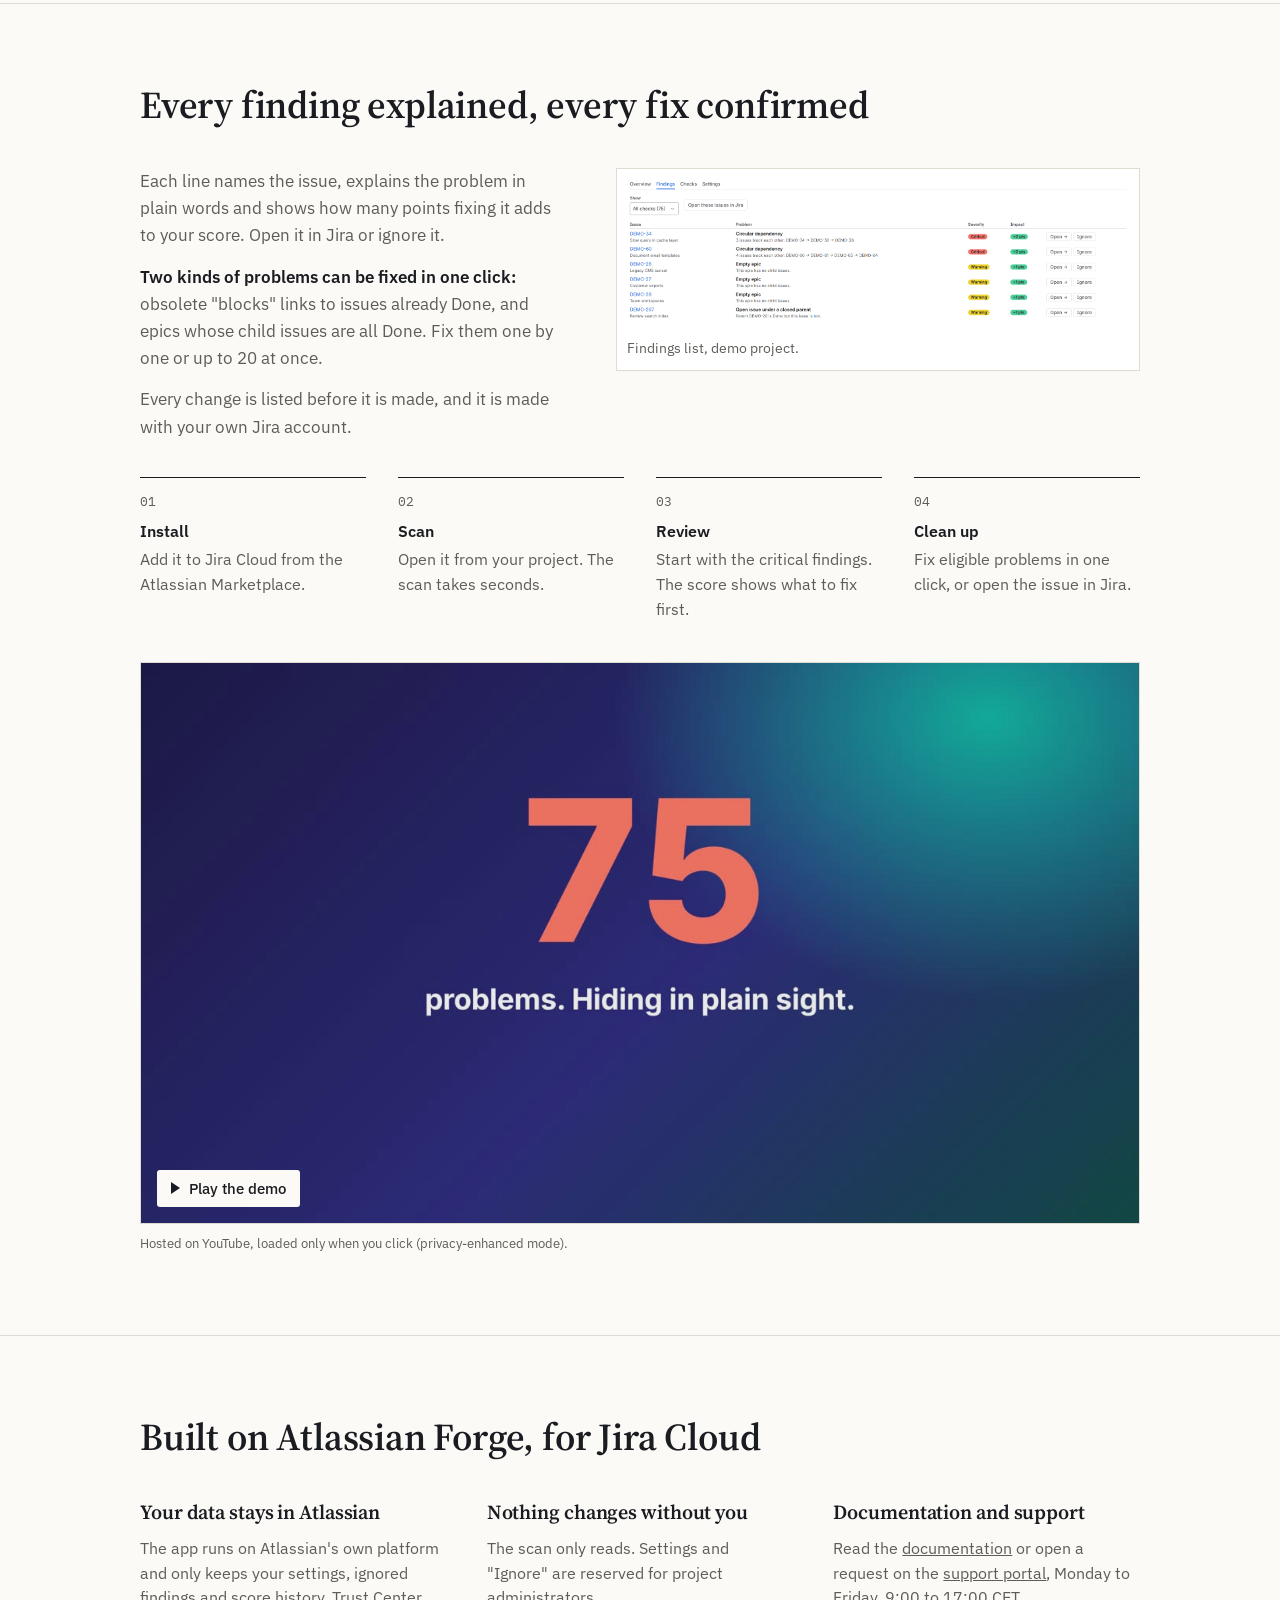
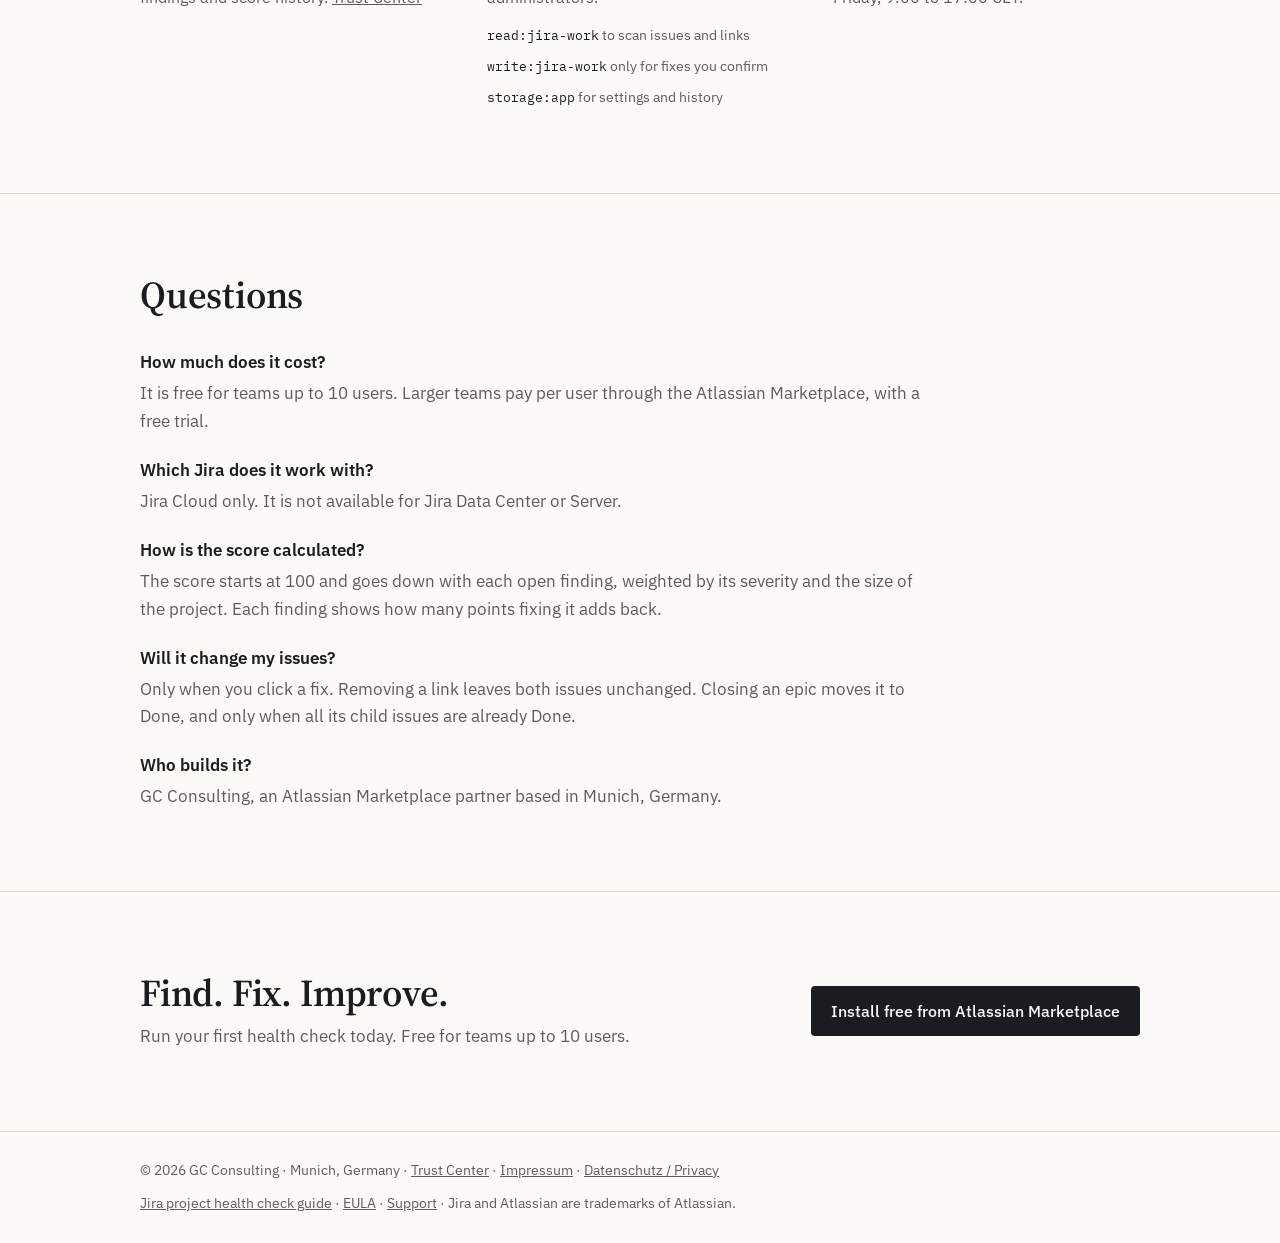
==== commit 3928c558: "Say free in the install buttons Co-Authored-By: Claude Opus 5.5 <noreply@anthropic.com> Claude-Sessi" ====
--- a/index.html
+++ b/index.html
@@ -2,6 +2,7 @@
 <html lang="en">
 <head>
 <meta charset="utf-8">
+<meta name="color-scheme" content="light">
 <meta name="viewport" content="width=device-width,initial-scale=1,viewport-fit=cover">
 <title>Link Healthcheck for Jira</title>
 <meta name="description" content="Jira project health check and dependency checker. Find circular dependencies, stale blockers, empty epics and orphan issues, then clean up your Jira project in one click.">
@@ -18,8 +19,6 @@
   --paper:#fbfaf7; --ink:#1b1c21; --muted:#5d5c58; --line:#dedbd2; --soft:#f2f0ea; --alert:#b3261e; --alert-bg:#fbeceb;
   --serif:"Source Serif 4",Georgia,"Times New Roman",serif; --sans:"IBM Plex Sans",ui-sans-serif,system-ui,sans-serif; --mono:"IBM Plex Mono",ui-monospace,Menlo,monospace;
 }
-@media (prefers-color-scheme:dark){:root:not([data-theme="light"]){--paper:#15161a;--ink:#ecebe6;--muted:#a3a29c;--line:#2e2f35;--soft:#1c1d22;--alert:#f08a80;--alert-bg:#3a1d1b;color-scheme:dark}}
-:root[data-theme="dark"]{--paper:#15161a;--ink:#ecebe6;--muted:#a3a29c;--line:#2e2f35;--soft:#1c1d22;--alert:#f08a80;--alert-bg:#3a1d1b;color-scheme:dark}
 *{box-sizing:border-box}
 body{margin:0;background:var(--paper);color:var(--ink);font-family:var(--sans);font-size:17px;line-height:1.6}
 .in{max-width:1040px;margin:0 auto;padding-left:max(20px,env(safe-area-inset-left,0px));padding-right:max(20px,env(safe-area-inset-right,0px))}
@@ -117,7 +116,7 @@
       <h1>A health check for the links in your Jira project.</h1>
       <p class="lead">Link Healthcheck runs 8 checks on your project and lists what is broken: circular dependencies, stale blockers, empty epics and orphan issues. You review each finding and decide what to fix.</p>
       <div class="cta">
-        <a class="btn" href="https://marketplace.atlassian.com/apps/2175195773/link-healthcheck">Install from Atlassian Marketplace</a>
+        <a class="btn" href="https://marketplace.atlassian.com/apps/2175195773/link-healthcheck">Install free from Atlassian Marketplace</a>
         <a class="textlink" href="#demo">Watch the demo</a>
       </div>
       <p class="facts">Free for teams up to 10 users. No external account. Your data stays in Atlassian.</p>
@@ -208,7 +207,7 @@
 <section>
   <div class="in closing">
     <div><h2>Find. Fix. Improve.</h2><p>Run your first health check today. Free for teams up to 10 users.</p></div>
-    <a class="btn" href="https://marketplace.atlassian.com/apps/2175195773/link-healthcheck">Install from Atlassian Marketplace</a>
+    <a class="btn" href="https://marketplace.atlassian.com/apps/2175195773/link-healthcheck">Install free from Atlassian Marketplace</a>
   </div>
 </section>
 
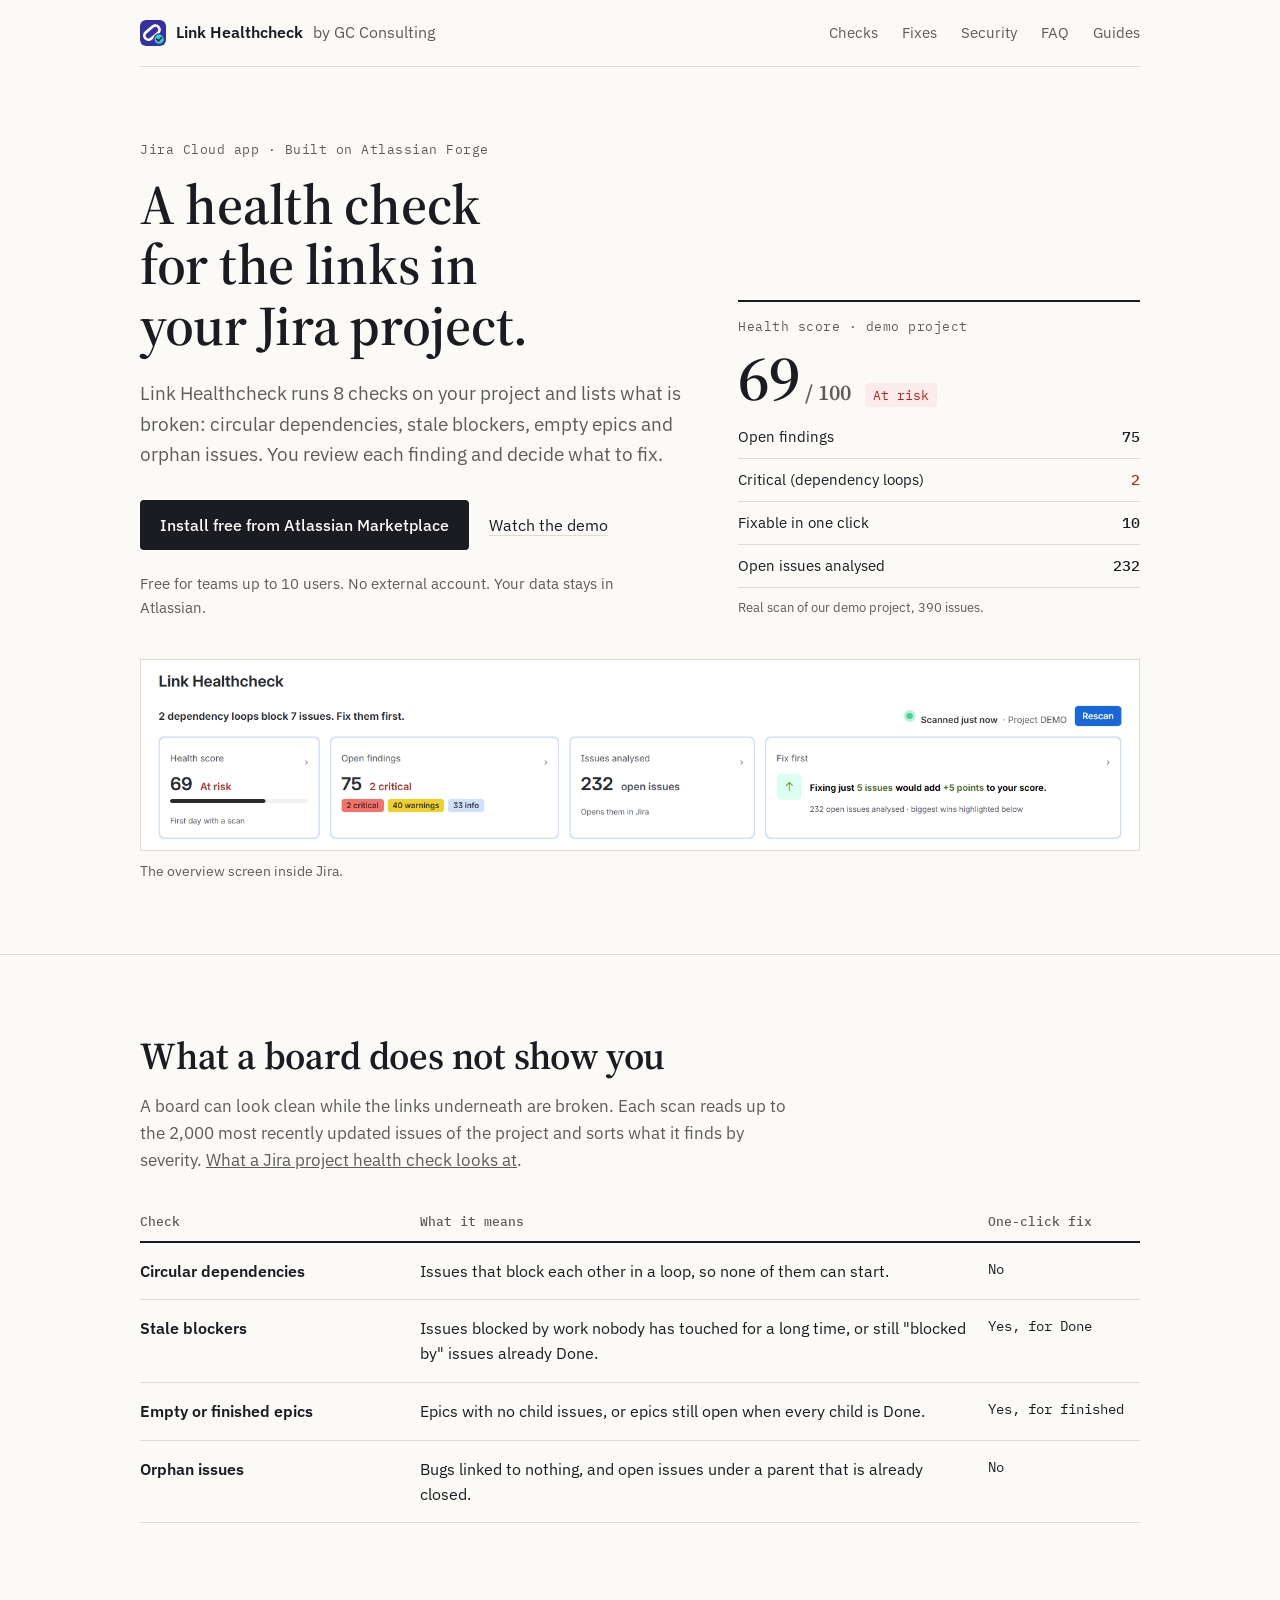
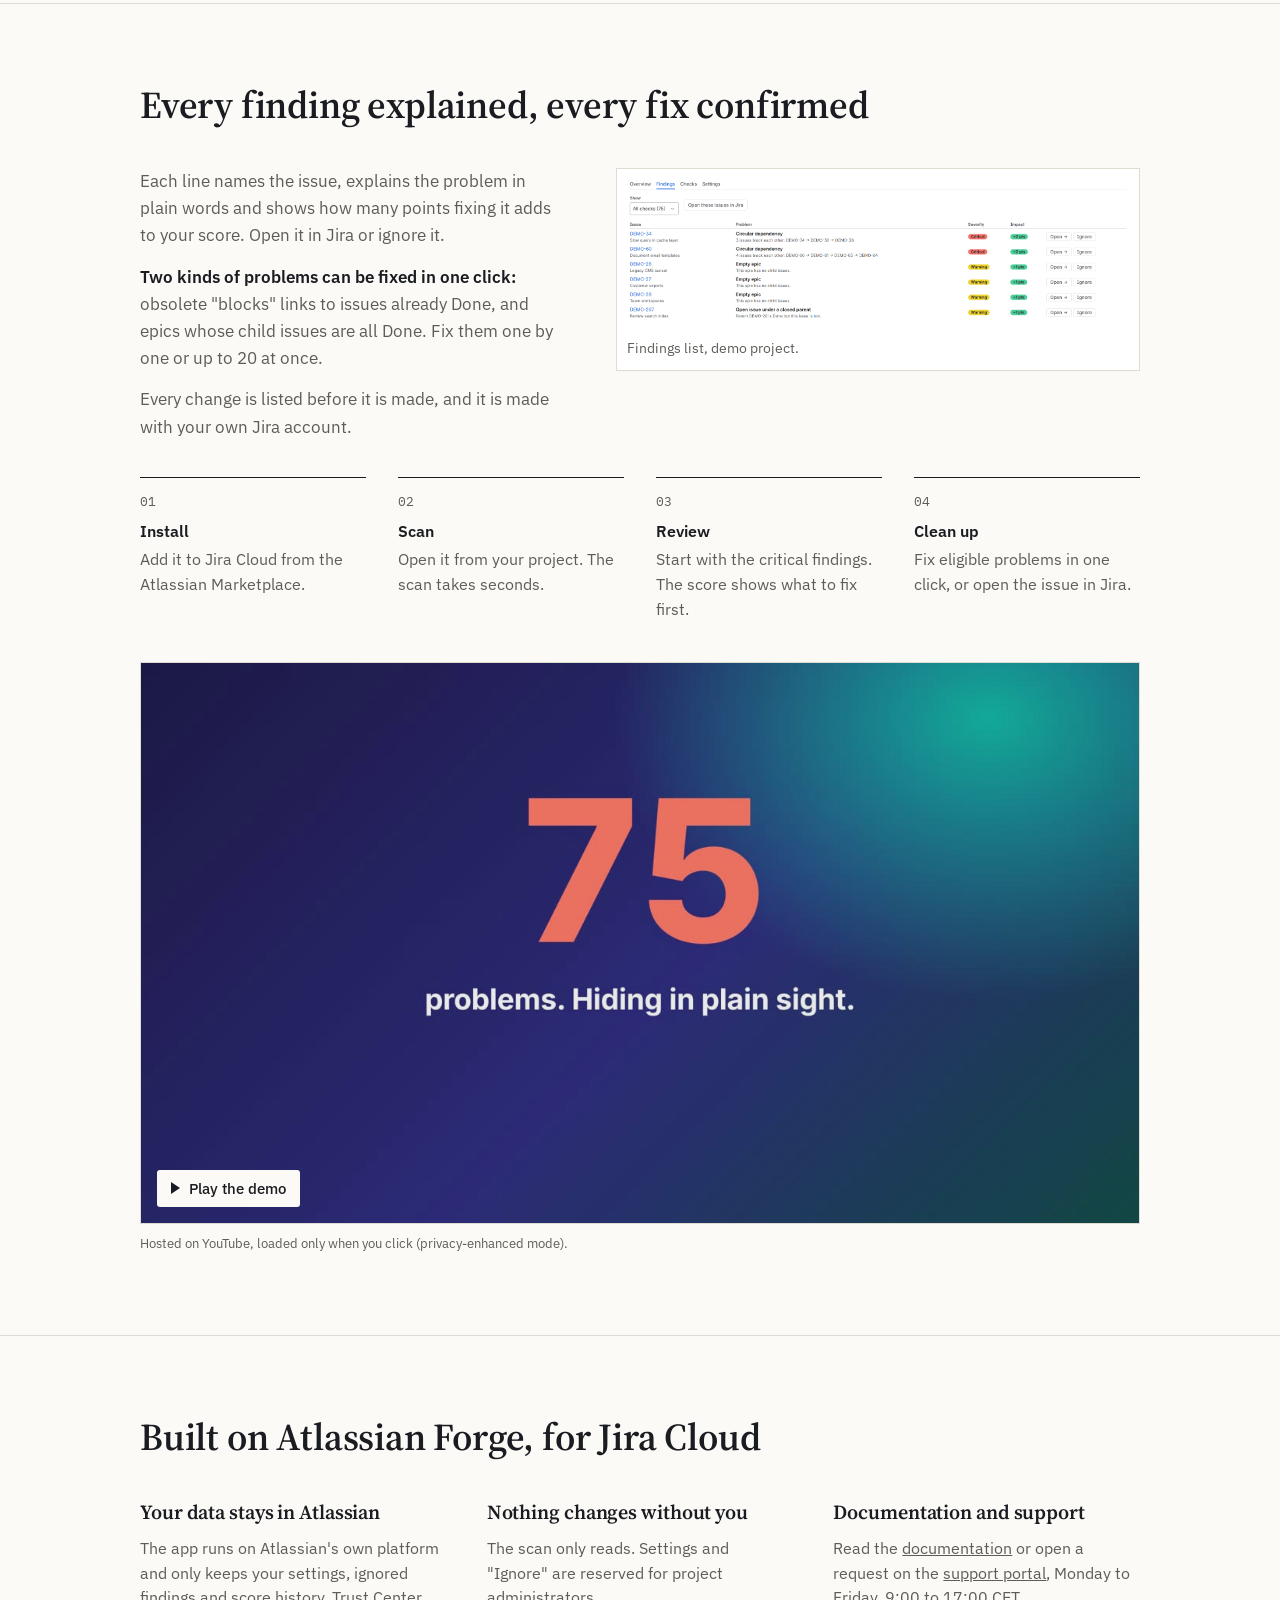
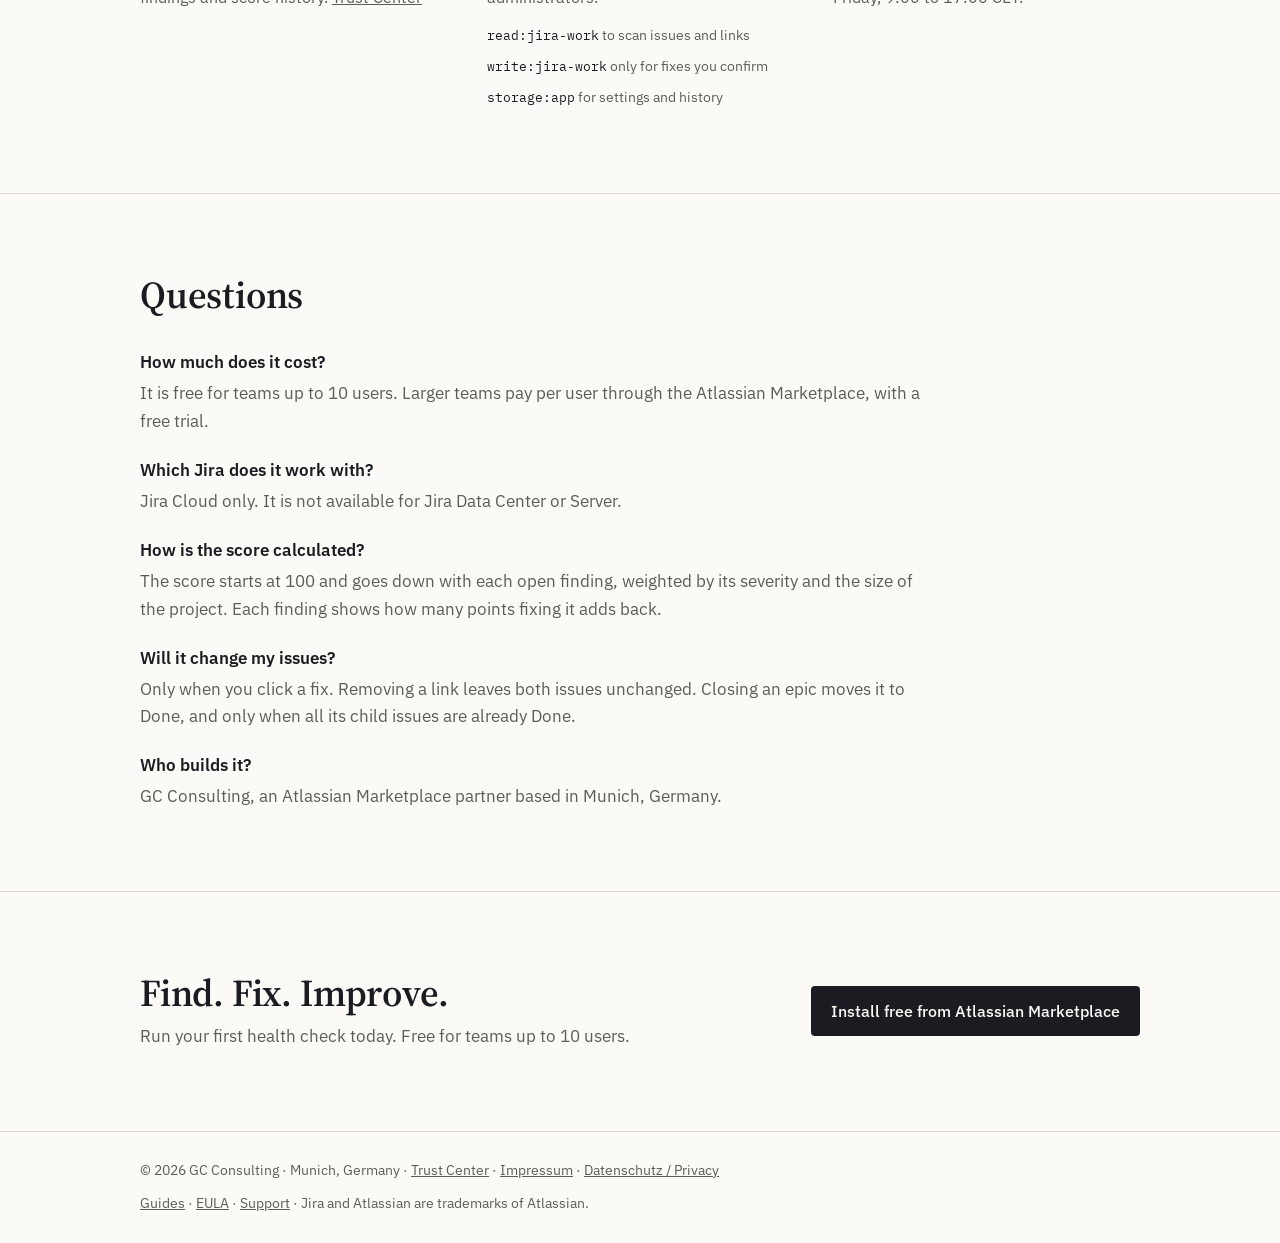
==== commit 4e45774d: "Add guides: circular dependencies, why Forge, guides index Co-Authored-By: Claude Opus 5.5 <noreply@" ====
--- a/index.html
+++ b/index.html
@@ -107,7 +107,7 @@
 <div class="in">
   <nav>
     <a class="brand" href="#top"><img src="img/logo.svg" alt="">Link Healthcheck <span>by GC Consulting</span></a>
-    <div class="links"><a href="#checks">Checks</a><a href="#fix">Fixes</a><a href="#trust">Security</a><a href="#faq">FAQ</a></div>
+    <div class="links"><a href="#checks">Checks</a><a href="#fix">Fixes</a><a href="#trust">Security</a><a href="#faq">FAQ</a><a href="guides.html">Guides</a>
   </nav>
 
   <header class="hero" id="top">
@@ -214,7 +214,7 @@
 <footer>
   <div class="in">
     <span>© 2026 GC Consulting · Munich, Germany · <a href="trust.html">Trust Center</a> · <a href="impressum.html">Impressum</a> · <a href="privacy.html">Datenschutz / Privacy</a></span>
-    <span><a href="jira-project-health-check.html">Jira project health check guide</a> · <a href="https://energetic-marlin-708.notion.site/Link-Healthcheck-End-User-License-Agreement-4048e6b0ff0d8063a766cf9bb703ebbd">EULA</a> · <a href="https://geraldcorne0.atlassian.net/servicedesk/customer/portal/1">Support</a> · Jira and Atlassian are trademarks of Atlassian.</span>
+    <span><a href="guides.html">Guides</a> · <a href="https://energetic-marlin-708.notion.site/Link-Healthcheck-End-User-License-Agreement-4048e6b0ff0d8063a766cf9bb703ebbd">EULA</a> · <a href="https://geraldcorne0.atlassian.net/servicedesk/customer/portal/1">Support</a> · Jira and Atlassian are trademarks of Atlassian.</span>
   </div>
 </footer>
 <script>
